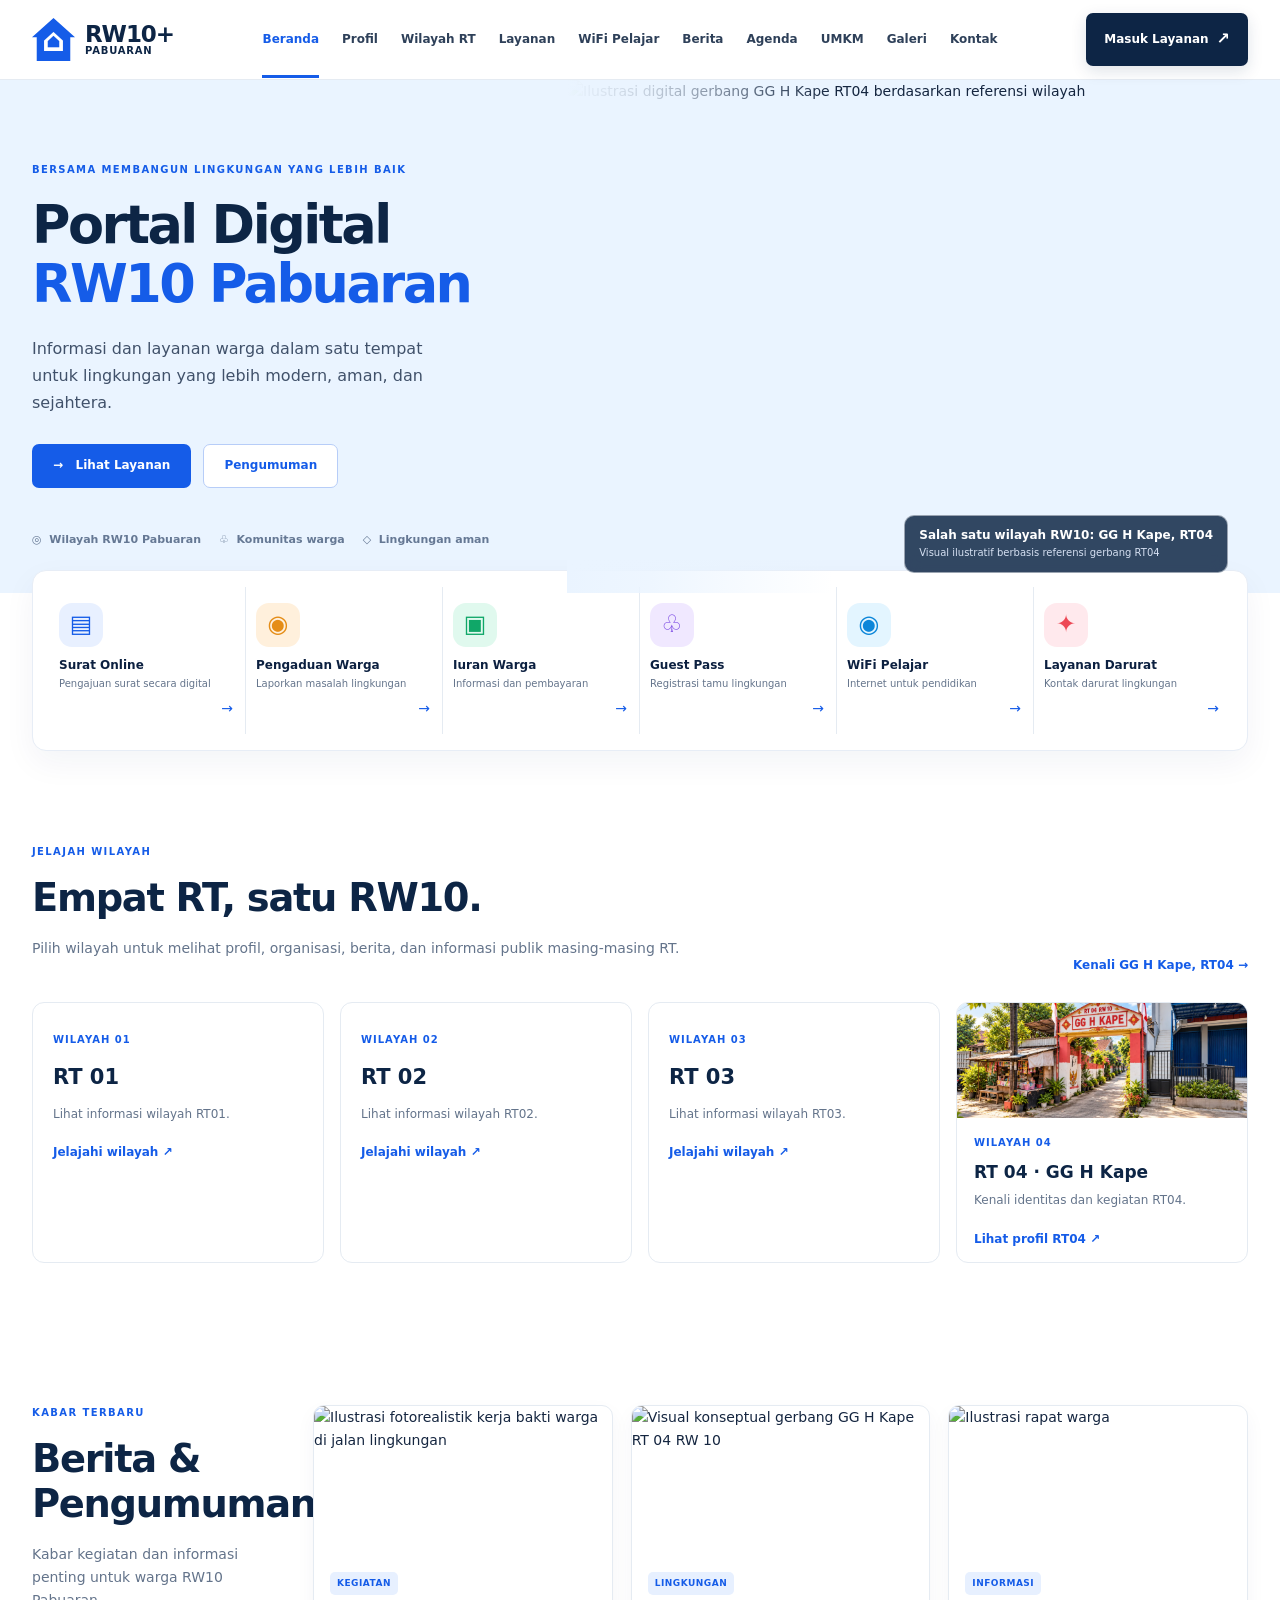
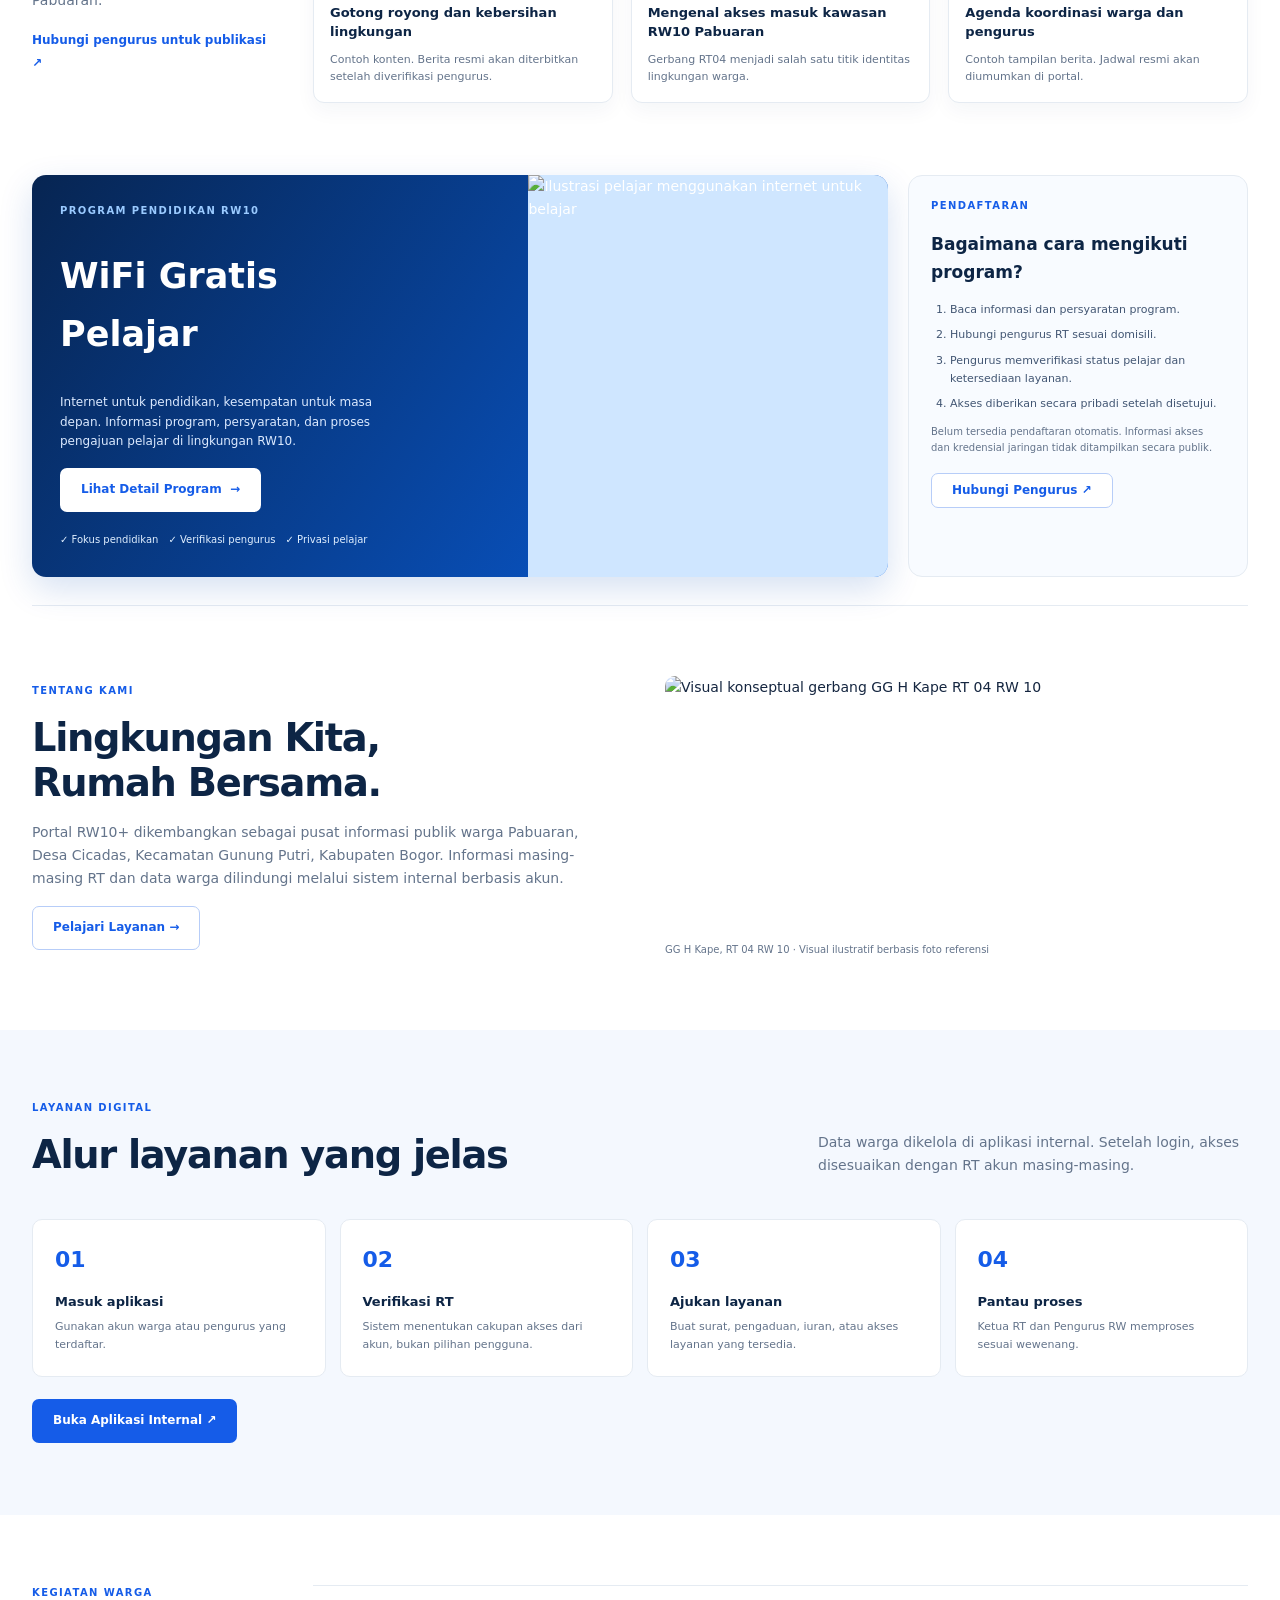
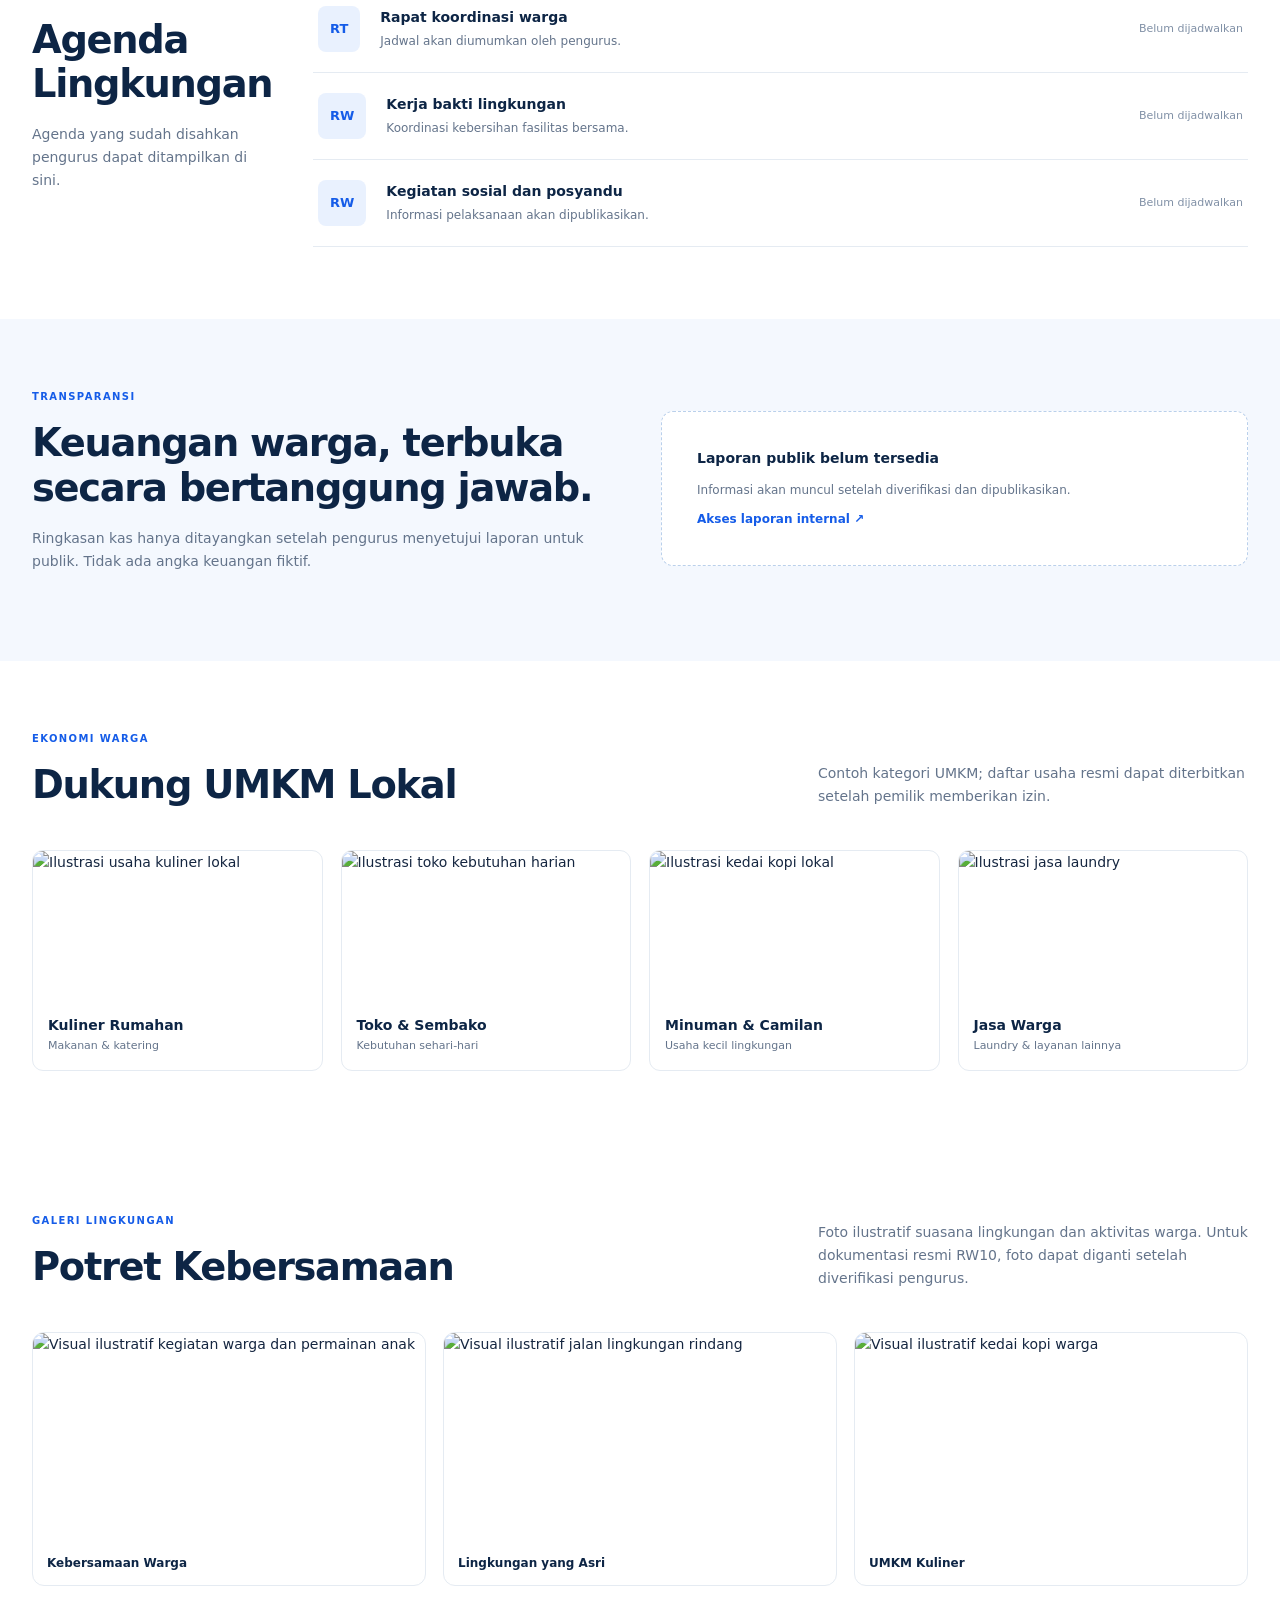
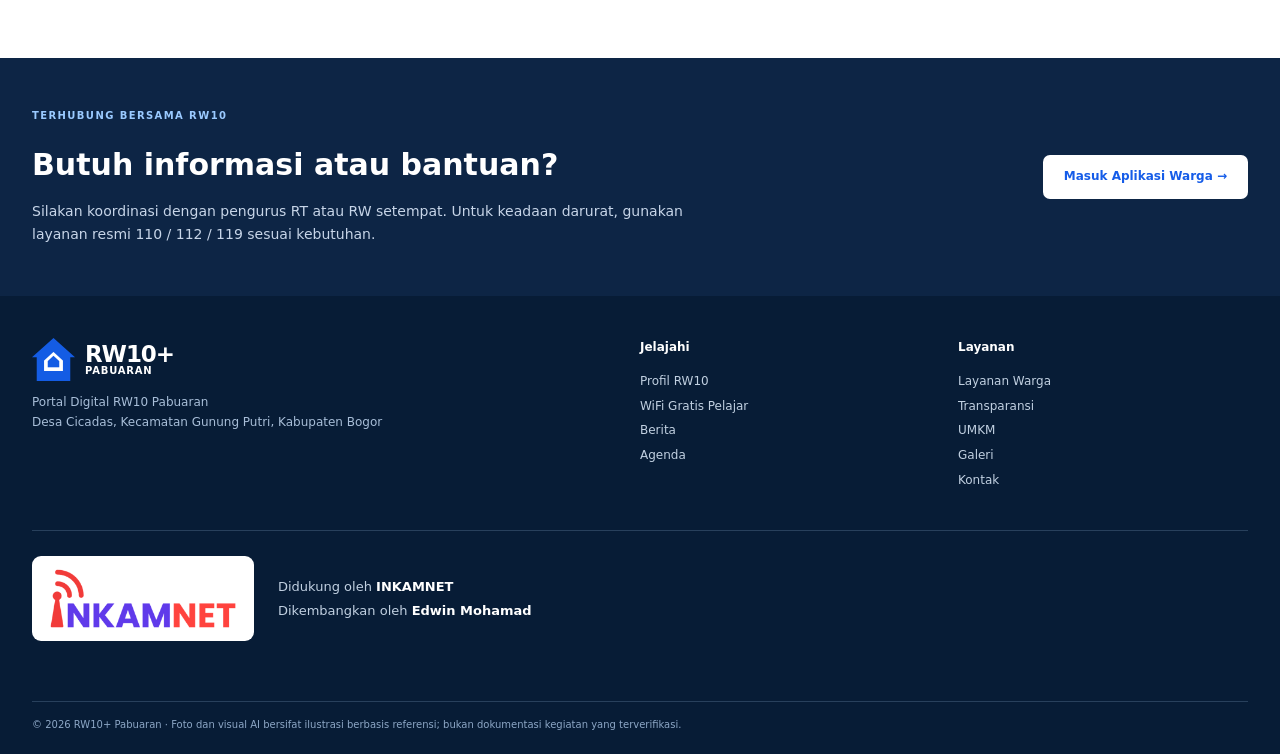
==== index.html @ 09fc7ac0 "ok" ====
<!doctype html><html lang="id"><head><meta charset="utf-8"><meta name="viewport" content="width=device-width,initial-scale=1"><meta name="description" content="Portal Digital RW10 Pabuaran — informasi lingkungan, layanan warga, dan WiFi Gratis Pelajar."><title>RW10+ Pabuaran — Portal Digital Lingkungan</title><link rel="stylesheet" href="./styles.css"><link rel="stylesheet" href="./rt.css"></head><body>
<a class="skip" href="#main">Lewati ke konten</a>
<header class="header"><div class="container header-inner"><a class="brand" href="#beranda" aria-label="RW10+ Beranda"><span class="brand-icon">⌂</span><span><b>RW10+</b><small>PABUARAN</small></span></a><button class="menu-toggle" type="button" aria-label="Buka navigasi" aria-expanded="false" aria-controls="nav">☰</button><nav id="nav" class="nav" aria-label="Navigasi utama"><a href="#beranda" class="active">Beranda</a><a href="#profil">Profil</a><a href="#wilayah">Wilayah RT</a><a href="#layanan">Layanan</a><a href="#wifi">WiFi Pelajar</a><a href="#berita">Berita</a><a href="#agenda">Agenda</a><a href="#umkm">UMKM</a><a href="#galeri">Galeri</a><a href="#kontak">Kontak</a></nav><a class="login" data-internal href="http://192.168.100.50:8188">Masuk Layanan <span>↗</span></a></div></header>
<main id="main"><section id="beranda" class="hero"><div class="container hero-inner"><div class="hero-copy"><span class="overline">BERSAMA MEMBANGUN LINGKUNGAN YANG LEBIH BAIK</span><h1>Portal Digital<br><em>RW10 Pabuaran</em></h1><p>Informasi dan layanan warga dalam satu tempat untuk lingkungan yang lebih modern, aman, dan sejahtera.</p><div class="hero-actions"><a class="button primary" href="#layanan">→ &nbsp; Lihat Layanan</a><a class="button outline" href="#berita">Pengumuman</a></div><div class="hero-notes"><span>◎ &nbsp;Wilayah RW10 Pabuaran</span><span>♧ &nbsp;Komunitas warga</span><span>◇ &nbsp;Lingkungan aman</span></div></div><div class="hero-photo"><img src="./assets/hero-gerbang.webp" alt="Ilustrasi digital gerbang GG H Kape RT04 berdasarkan referensi wilayah" fetchpriority="high"><div class="photo-caption"><strong>Salah satu wilayah RW10: GG H Kape, RT04</strong><small>Visual ilustratif berbasis referensi gerbang RT04</small></div></div></div></section>
<section id="layanan" class="services-wrap"><div class="container"><div class="services"><a href="#alur" class="service"><span class="service-icon blue">▤</span><b>Surat Online</b><small>Pengajuan surat secara digital</small><i>→</i></a><a href="#alur" class="service"><span class="service-icon amber">◉</span><b>Pengaduan Warga</b><small>Laporkan masalah lingkungan</small><i>→</i></a><a href="#transparansi" class="service"><span class="service-icon green">▣</span><b>Iuran Warga</b><small>Informasi dan pembayaran</small><i>→</i></a><a href="#alur" class="service"><span class="service-icon violet">♧</span><b>Guest Pass</b><small>Registrasi tamu lingkungan</small><i>→</i></a><a href="#wifi" class="service"><span class="service-icon sky">◉</span><b>WiFi Pelajar</b><small>Internet untuk pendidikan</small><i>→</i></a><a href="#kontak" class="service"><span class="service-icon red">✦</span><b>Layanan Darurat</b><small>Kontak darurat lingkungan</small><i>→</i></a></div></div></section>

<section id="wilayah" class="container content-section rw-regions" aria-labelledby="region-title"><div class="section-row"><div><span class="overline">JELAJAH WILAYAH</span><h2 id="region-title">Empat RT, satu RW10.</h2><p>Pilih wilayah untuk melihat profil, organisasi, berita, dan informasi publik masing-masing RT.</p></div><a class="simple-link" href="./rt.html?rt=04">Kenali GG H Kape, RT04 →</a></div><div class="region-grid"><a class="region-card" href="./rt.html?rt=01"><span>WILAYAH 01</span><h3>RT 01</h3><p>Lihat informasi wilayah RT01.</p><b>Jelajahi wilayah ↗</b></a><a class="region-card" href="./rt.html?rt=02"><span>WILAYAH 02</span><h3>RT 02</h3><p>Lihat informasi wilayah RT02.</p><b>Jelajahi wilayah ↗</b></a><a class="region-card" href="./rt.html?rt=03"><span>WILAYAH 03</span><h3>RT 03</h3><p>Lihat informasi wilayah RT03.</p><b>Jelajahi wilayah ↗</b></a><a class="region-card region-card-featured" href="./rt.html?rt=04"><img src="./assets/rt04-gg-h-kape.webp" alt="Ilustrasi digital gerbang GG H Kape RT04" loading="lazy"><div><span>WILAYAH 04</span><h3>RT 04 · GG H Kape</h3><p>Kenali identitas dan kegiatan RT04.</p><b>Lihat profil RT04 ↗</b></div></a></div></section>
<section class="container content-section editorial" id="berita"><div class="section-intro"><span class="overline">KABAR TERBARU</span><h2>Berita &<br>Pengumuman</h2><p>Kabar kegiatan dan informasi penting untuk warga RW10 Pabuaran.</p><a href="#kontak" class="simple-link">Hubungi pengurus untuk publikasi ↗</a></div><div class="news-grid"><article class="news-card"><img src="./assets/berita-kerja-bakti-real.webp" loading="lazy" alt="Ilustrasi fotorealistik kerja bakti warga di jalan lingkungan"><div class="news-body"><span class="pill">KEGIATAN</span><h3>Gotong royong dan kebersihan lingkungan</h3><p>Contoh konten. Berita resmi akan diterbitkan setelah diverifikasi pengurus.</p></div></article><article class="news-card"><img src="./assets/hero-gerbang.webp" loading="lazy" alt="Visual konseptual gerbang GG H Kape RT 04 RW 10"><div class="news-body"><span class="pill">LINGKUNGAN</span><h3>Mengenal akses masuk kawasan RW10 Pabuaran</h3><p>Gerbang RT04 menjadi salah satu titik identitas lingkungan warga.</p></div></article><article class="news-card"><img src="./assets/berita-rapat-real.webp" loading="lazy" alt="Ilustrasi rapat warga"><div class="news-body"><span class="pill">INFORMASI</span><h3>Agenda koordinasi warga dan pengurus</h3><p>Contoh tampilan berita. Jadwal resmi akan diumumkan di portal.</p></div></article></div></section>
<section class="container wifi-feature" id="wifi"><div class="wifi-panel"><div class="wifi-content"><span class="overline light">PROGRAM PENDIDIKAN RW10</span><h2>WiFi Gratis<br>Pelajar</h2><p>Internet untuk pendidikan, kesempatan untuk masa depan. Informasi program, persyaratan, dan proses pengajuan pelajar di lingkungan RW10.</p><a class="button white" href="#wifi-detail">Lihat Detail Program&nbsp; →</a><div class="wifi-highlights"><span>✓ Fokus pendidikan</span><span>✓ Verifikasi pengurus</span><span>✓ Privasi pelajar</span></div></div><img src="./assets/wifi-pelajar-real.webp" loading="lazy" alt="Ilustrasi pelajar menggunakan internet untuk belajar"></div><div id="wifi-detail" class="wifi-details"><div><span class="overline">PENDAFTARAN</span><h3>Bagaimana cara mengikuti program?</h3></div><ol><li>Baca informasi dan persyaratan program.</li><li>Hubungi pengurus RT sesuai domisili.</li><li>Pengurus memverifikasi status pelajar dan ketersediaan layanan.</li><li>Akses diberikan secara pribadi setelah disetujui.</li></ol><p class="muted">Belum tersedia pendaftaran otomatis. Informasi akses dan kredensial jaringan tidak ditampilkan secara publik.</p><a href="#kontak" class="button outline">Hubungi Pengurus ↗</a></div></section>
<section id="profil" class="container content-section profile"><div><span class="overline">TENTANG KAMI</span><h2>Lingkungan Kita,<br>Rumah Bersama.</h2><p>Portal RW10+ dikembangkan sebagai pusat informasi publik warga Pabuaran, Desa Cicadas, Kecamatan Gunung Putri, Kabupaten Bogor. Informasi masing-masing RT dan data warga dilindungi melalui sistem internal berbasis akun.</p><a class="button outline" href="#alur">Pelajari Layanan →</a></div><figure><img src="./assets/hero-gerbang.webp" loading="lazy" alt="Visual konseptual gerbang GG H Kape RT 04 RW 10"><figcaption>GG H Kape, RT 04 RW 10 · Visual ilustratif berbasis foto referensi</figcaption></figure></section>
<section id="alur" class="info-area"><div class="container content-section"><div class="section-row"><div><span class="overline">LAYANAN DIGITAL</span><h2>Alur layanan yang jelas</h2></div><p>Data warga dikelola di aplikasi internal. Setelah login, akses disesuaikan dengan RT akun masing-masing.</p></div><div class="steps"><div><strong>01</strong><b>Masuk aplikasi</b><p>Gunakan akun warga atau pengurus yang terdaftar.</p></div><div><strong>02</strong><b>Verifikasi RT</b><p>Sistem menentukan cakupan akses dari akun, bukan pilihan pengguna.</p></div><div><strong>03</strong><b>Ajukan layanan</b><p>Buat surat, pengaduan, iuran, atau akses layanan yang tersedia.</p></div><div><strong>04</strong><b>Pantau proses</b><p>Ketua RT dan Pengurus RW memproses sesuai wewenang.</p></div></div><a data-internal class="button primary" href="http://192.168.100.50:8188">Buka Aplikasi Internal ↗</a></div></section>
<section id="agenda" class="container content-section editorial"><div class="section-intro"><span class="overline">KEGIATAN WARGA</span><h2>Agenda<br>Lingkungan</h2><p>Agenda yang sudah disahkan pengurus dapat ditampilkan di sini.</p></div><div class="agenda-list"><div><span class="date-block">RT</span><div><h3>Rapat koordinasi warga</h3><p>Jadwal akan diumumkan oleh pengurus.</p></div><span class="subtle">Belum dijadwalkan</span></div><div><span class="date-block">RW</span><div><h3>Kerja bakti lingkungan</h3><p>Koordinasi kebersihan fasilitas bersama.</p></div><span class="subtle">Belum dijadwalkan</span></div><div><span class="date-block">RW</span><div><h3>Kegiatan sosial dan posyandu</h3><p>Informasi pelaksanaan akan dipublikasikan.</p></div><span class="subtle">Belum dijadwalkan</span></div></div></section>
<section id="transparansi" class="info-area"><div class="container content-section finance"><div><span class="overline">TRANSPARANSI</span><h2>Keuangan warga, terbuka secara bertanggung jawab.</h2><p>Ringkasan kas hanya ditayangkan setelah pengurus menyetujui laporan untuk publik. Tidak ada angka keuangan fiktif.</p></div><div class="finance-empty"><b>Laporan publik belum tersedia</b><span>Informasi akan muncul setelah diverifikasi dan dipublikasikan.</span><a data-internal href="http://192.168.100.50:8188">Akses laporan internal ↗</a></div></div></section>
<section id="umkm" class="container content-section"><div class="section-row"><div><span class="overline">EKONOMI WARGA</span><h2>Dukung UMKM Lokal</h2></div><p>Contoh kategori UMKM; daftar usaha resmi dapat diterbitkan setelah pemilik memberikan izin.</p></div><div class="umkm-grid"><article><img src="./assets/umkm-warung-real.webp" loading="lazy" alt="Ilustrasi usaha kuliner lokal"><b>Kuliner Rumahan</b><span>Makanan & katering</span></article><article><img src="./assets/umkm-warung-real.webp" loading="lazy" alt="Ilustrasi toko kebutuhan harian"><b>Toko & Sembako</b><span>Kebutuhan sehari-hari</span></article><article><img src="./assets/umkm-kopi-real.webp" loading="lazy" alt="Ilustrasi kedai kopi lokal"><b>Minuman & Camilan</b><span>Usaha kecil lingkungan</span></article><article><img src="./assets/galeri-jalan-real.webp" loading="lazy" alt="Ilustrasi jasa laundry"><b>Jasa Warga</b><span>Laundry & layanan lainnya</span></article></div></section>
<section id="galeri" class="container content-section gallery-section"><div class="section-row"><div><span class="overline">GALERI LINGKUNGAN</span><h2>Potret Kebersamaan</h2></div><p>Foto ilustratif suasana lingkungan dan aktivitas warga. Untuk dokumentasi resmi RW10, foto dapat diganti setelah diverifikasi pengurus.</p></div><div class="photo-grid"><figure><img src="./assets/berita-kegiatan-real.webp" alt="Visual ilustratif kegiatan warga dan permainan anak" loading="lazy"><figcaption>Kebersamaan Warga</figcaption></figure><figure><img src="./assets/galeri-jalan-real.webp" alt="Visual ilustratif jalan lingkungan rindang" loading="lazy"><figcaption>Lingkungan yang Asri</figcaption></figure><figure><img src="./assets/umkm-kopi-real.webp" alt="Visual ilustratif kedai kopi warga" loading="lazy"><figcaption>UMKM Kuliner</figcaption></figure></div></section>
<section id="kontak" class="contact-strip"><div class="container"><div><span class="overline light">TERHUBUNG BERSAMA RW10</span><h2>Butuh informasi atau bantuan?</h2><p>Silakan koordinasi dengan pengurus RT atau RW setempat. Untuk keadaan darurat, gunakan layanan resmi 110 / 112 / 119 sesuai kebutuhan.</p></div><a data-internal class="button white" href="http://192.168.100.50:8188">Masuk Aplikasi Warga →</a></div></section></main>
<footer class="footer"><div class="container"><div><a class="brand" href="#beranda"><span class="brand-icon">⌂</span><span><b>RW10+</b><small>PABUARAN</small></span></a><p>Portal Digital RW10 Pabuaran<br>Desa Cicadas, Kecamatan Gunung Putri, Kabupaten Bogor</p></div><div><b>Jelajahi</b><a href="#profil">Profil RW10</a><a href="#wifi">WiFi Gratis Pelajar</a><a href="#berita">Berita</a><a href="#agenda">Agenda</a></div><div><b>Layanan</b><a href="#layanan">Layanan Warga</a><a href="#transparansi">Transparansi</a><a href="#umkm">UMKM</a><a href="#galeri">Galeri</a><a href="#kontak">Kontak</a></div></div><div class="container sponsor-bar"><div class="sponsor-logo-wrap"><img class="sponsor-logo" src="./assets/inkamnet-logo.png" alt="Logo INKAMNET" loading="lazy"></div><div class="sponsor-text"><span>Didukung oleh <strong>INKAMNET</strong></span><span>Dikembangkan oleh <strong>Edwin Mohamad</strong></span></div></div><div class="container copyright">© <span id="year"></span> RW10+ Pabuaran · Foto dan visual AI bersifat ilustrasi berbasis referensi; bukan dokumentasi kegiatan yang terverifikasi.</div></footer>
<script src="./config.js"></script><script src="./app.js"></script></body></html>
---- styles.css ----
:root{--navy:#0d2545;--blue:#155ce8;--ink:#152640;--muted:#64748b;--line:#e5ebf2;--bg:#fff;--wash:#f4f8fe;--font:'Plus Jakarta Sans',Inter,ui-sans-serif,system-ui,-apple-system,'Segoe UI',sans-serif}*{box-sizing:border-box}html{scroll-behavior:smooth;scroll-padding-top:100px}body{margin:0;background:var(--bg);color:var(--ink);font-family:var(--font);-webkit-font-smoothing:antialiased;font-size:14px;line-height:1.65}a{color:inherit;text-decoration:none}img{max-width:100%;display:block}button{font:inherit}.container{width:min(1216px,calc(100% - 64px));margin-inline:auto}.skip{position:absolute;left:-9999px}.skip:focus{left:10px;top:10px;z-index:20;background:white;padding:8px}.header{height:80px;background:white;position:sticky;top:0;z-index:30;border-bottom:1px solid var(--line)}.header-inner{height:100%;display:flex;align-items:center;gap:36px}.brand{display:inline-flex;align-items:center;gap:10px;white-space:nowrap;color:var(--navy);line-height:1}.brand-icon{width:43px;height:43px;color:white;display:grid;place-items:center;background:var(--blue);font-size:32px;font-weight:700;clip-path:polygon(50% 0,100% 45%,89% 45%,89% 100%,11% 100%,11% 45%,0 45%)}.brand b{display:block;font-size:23px;letter-spacing:-1.1px}.brand small{display:block;font-size:10px;font-weight:850;letter-spacing:.8px}.nav{display:flex;align-items:center;gap:23px;margin:auto}.nav a{font-size:12px;font-weight:750;color:#2e4059;padding:29px 0 26px;border-bottom:3px solid transparent;white-space:nowrap}.nav a:hover,.nav .active{color:var(--blue);border-bottom-color:var(--blue)}.login,.button{display:inline-flex;align-items:center;justify-content:center;gap:8px;border-radius:7px;font-weight:780;white-space:nowrap}.login{background:var(--navy);color:white;padding:13px 18px;font-size:12px;box-shadow:0 5px 16px #102e5622}.login span{font-size:16px}.menu-toggle{display:none}.hero{background:#eaf4ff;overflow:hidden}.hero-inner{display:grid;grid-template-columns:44% 56%;min-height:487px;align-items:stretch}.hero-copy{padding:82px 28px 44px 0;position:relative;z-index:1}.overline{display:block;color:var(--blue);letter-spacing:1.4px;font-size:10px;font-weight:850;margin-bottom:16px}.hero h1{font-weight:850;font-size:clamp(34px,4.1vw,58px);line-height:1.13;letter-spacing:-2.5px;color:var(--navy);margin:0 0 22px}.hero h1 em{font-style:normal;color:var(--blue)}.hero-copy>p{font-size:16px;line-height:1.7;max-width:440px;margin:0;color:#40516a}.hero-actions{display:flex;gap:12px;flex-wrap:wrap;margin-top:27px}.button{min-height:44px;padding:0 20px;border:1px solid transparent;font-size:12px;transition:transform .2s,box-shadow .2s}.button:hover,.login:hover{transform:translateY(-2px);box-shadow:0 7px 17px #113a771f}.primary{background:var(--blue);color:white}.outline{background:white;color:var(--blue);border-color:#b7cdf8}.white{background:white;color:var(--blue)}.hero-notes{display:flex;gap:18px;margin-top:43px;flex-wrap:wrap;color:#657894;font-size:11px;font-weight:700}.hero-photo{position:relative;min-height:480px;overflow:hidden}.hero-photo:before{content:'';position:absolute;inset:0;z-index:1;background:linear-gradient(90deg,#eaf4ff 0,rgba(234,244,255,.82) 12%,transparent 39%)}.hero-photo>img{height:100%;width:100%;object-fit:cover;object-position:51% 52%}.photo-caption{position:absolute;bottom:20px;right:20px;z-index:2;border:1px solid #ffffff80;background:#0e2545d6;color:#fff;border-radius:10px;padding:10px 14px;backdrop-filter:blur(8px)}.photo-caption strong,.photo-caption small{display:block}.photo-caption strong{font-size:12px}.photo-caption small{font-size:10px;color:#d5e0f2}.services-wrap{background:white;position:relative}.services{display:grid;grid-template-columns:repeat(6,minmax(0,1fr));border:1px solid #e7edf6;border-radius:14px;box-shadow:0 12px 32px #132f5a0d;transform:translateY(-23px);background:white;padding:16px}.service{padding:16px 10px;min-height:147px;position:relative;display:flex;flex-direction:column;align-items:flex-start;gap:4px;border-right:1px solid var(--line);transition:background .2s}.service:last-child{border:0}.service:hover{background:#f7faff}.service-icon{width:44px;height:44px;display:grid;place-items:center;font-size:24px;border-radius:13px;margin-bottom:7px;font-style:normal}.service b{font-size:12px;color:#0c2040;line-height:1.3}.service small{color:var(--muted);font-size:10px;line-height:1.45}.service i{position:absolute;right:12px;bottom:14px;color:#155ce8;font-style:normal}.blue{color:#155ce8;background:#e8f0ff}.amber{color:#e58d17;background:#fff0dc}.green{color:#10a768;background:#e0f9ee}.violet{color:#7a48e3;background:#f0e8ff}.sky{color:#0c86d9;background:#e3f5ff}.red{color:#ed4855;background:#ffe9ed}.content-section{padding-top:70px;padding-bottom:72px}.editorial{display:grid;grid-template-columns:245px minmax(0,1fr);gap:36px}.section-intro h2,.content-section h2{margin:0 0 16px;color:var(--navy);font-weight:850;font-size:clamp(27px,3vw,39px);line-height:1.16;letter-spacing:-1.3px}.section-intro p,.content-section p{color:var(--muted);margin:0 0 16px}.simple-link{color:var(--blue);font-weight:750;font-size:12px}.news-grid{display:grid;grid-template-columns:repeat(3,minmax(0,1fr));gap:18px}.news-card{overflow:hidden;border-radius:11px;border:1px solid var(--line);box-shadow:0 8px 20px #1b36530b;background:white}.news-card>img{width:100%;height:148px;object-fit:cover}.news-body{padding:16px}.pill{display:inline-block;font-size:9px;font-weight:850;color:var(--blue);background:#e7f0ff;border-radius:5px;padding:4px 7px;letter-spacing:.5px;margin-bottom:9px}.news-body h3{font-size:13px;font-weight:850;line-height:1.45;color:var(--navy);margin:0 0 9px}.news-body p{font-size:11px;line-height:1.6;margin:0}.wifi-feature{display:grid;grid-template-columns:1fr 340px;gap:20px;align-items:stretch;margin-bottom:28px}.wifi-panel{display:grid;grid-template-columns:58% 42%;min-height:320px;background:linear-gradient(125deg,#072552,#0961e4);border-radius:14px;overflow:hidden;color:white;box-shadow:0 12px 34px #034ab32a}.wifi-content{padding:28px}.overline.light{color:#9acaff}.wifi-content h2{color:#fff;font-size:35px}.wifi-content p{color:#dceaff;line-height:1.65;max-width:340px;font-size:12px}.wifi-content .button{margin-top:4px}.wifi-panel>img{height:100%;width:100%;object-fit:cover;background:#cfe6ff}.wifi-highlights{display:flex;gap:10px;flex-wrap:wrap;font-size:10px;margin-top:20px;color:#e0efff}.wifi-details{border:1px solid var(--line);background:#f8fbff;border-radius:14px;padding:22px}.wifi-details h3{margin:0 0 15px;font-size:17px;color:var(--navy)}.wifi-details ol{padding-left:19px;color:#425673;font-size:11px}.wifi-details li{margin-bottom:7px}.wifi-details .muted{font-size:10px;color:var(--muted)}.wifi-details .button{min-height:35px;margin-top:6px}.profile{display:grid;grid-template-columns:1fr 1fr;align-items:center;gap:50px;border-top:1px solid var(--line)}.profile figure{margin:0}.profile img{height:260px;width:100%;object-fit:cover;border-radius:10px}.profile figcaption{font-size:10px;color:var(--muted);margin-top:6px}.info-area{background:var(--wash)}.section-row{display:flex;justify-content:space-between;align-items:end;gap:30px;margin-bottom:26px}.section-row>p{max-width:430px}.steps{display:grid;grid-template-columns:repeat(4,1fr);gap:14px;margin:22px 0}.steps>div{padding:22px;background:white;border:1px solid var(--line);border-radius:10px}.steps strong{color:var(--blue);display:block;font-size:22px;margin-bottom:12px}.steps b{display:block;color:var(--navy);font-size:13px}.steps p{font-size:11px;margin:6px 0 0}.agenda-list{border-top:1px solid var(--line)}.agenda-list>div{display:flex;align-items:center;gap:20px;border-bottom:1px solid var(--line);padding:20px 5px}.date-block{font-weight:800;font-size:13px;background:#e9f1fe;color:var(--blue);padding:12px;border-radius:8px}.agenda-list h3{margin:0;color:var(--navy);font-size:14px}.agenda-list p{margin:3px 0 0;font-size:12px}.subtle{margin-left:auto;color:#8090a6;font-size:11px}.finance{display:grid;grid-template-columns:1fr 1fr;gap:42px;align-items:center}.finance-empty{background:white;border:1px dashed #bad0eb;border-radius:12px;padding:35px;display:grid;gap:10px}.finance-empty b{color:var(--navy)}.finance-empty span{color:var(--muted);font-size:12px}.finance-empty a{color:var(--blue);font-size:12px;font-weight:800}.umkm-grid{display:grid;grid-template-columns:repeat(4,minmax(0,1fr));gap:18px}.umkm-grid article{border:1px solid var(--line);border-radius:11px;overflow:hidden;background:white}.umkm-grid img{width:100%;height:150px;object-fit:cover}.umkm-grid b,.umkm-grid span{display:block;padding:0 15px}.umkm-grid b{padding-top:13px;color:var(--navy)}.umkm-grid span{padding-bottom:15px;color:var(--muted);font-size:11px}.contact-strip{background:var(--navy);color:white;padding:50px 0}.contact-strip .container{display:flex;align-items:center;justify-content:space-between;gap:28px}.contact-strip h2{font-size:30px;margin:0 0 10px}.contact-strip p{color:#c7d5e8;max-width:680px;margin:0}.footer{background:#071c36;color:white;padding:42px 0 20px}.footer>.container:first-child{display:grid;grid-template-columns:2fr 1fr 1fr;gap:28px}.footer .brand{color:white}.footer .brand-icon{background:#145ce4}.footer p{color:#a8bed8;font-size:12px;max-width:370px}.footer b:not(.brand b){display:block;font-size:12px;margin-bottom:14px}.footer a:not(.brand){display:block;font-size:12px;color:#c1d0e1;margin:5px 0}.copyright{margin-top:35px;padding-top:15px;border-top:1px solid #28405c;color:#8da7c6;font-size:10px}@media(max-width:1120px){.header-inner{gap:16px}.nav{gap:12px}.nav a{font-size:11px}.wifi-feature{grid-template-columns:1fr}.wifi-details{display:block}.services{grid-template-columns:repeat(3,1fr)}.service:nth-child(3){border-right:0}.service:nth-child(-n+3){border-bottom:1px solid var(--line)}}@media(max-width:800px){.container{width:min(100% - 32px,1216px)}.header{height:70px}.menu-toggle{display:block;margin-left:auto;border:1px solid var(--line);border-radius:6px;background:white;padding:8px 11px;font-size:20px;color:var(--navy)}.nav{display:none;position:absolute;left:16px;right:16px;top:70px;padding:12px;background:white;border:1px solid var(--line);box-shadow:0 14px 35px #142e5529;border-radius:10px;flex-direction:column;align-items:stretch;gap:0}.nav.open{display:flex}.nav a{padding:12px 15px;border-bottom:1px solid var(--line);font-size:13px}.login{padding:10px;font-size:11px}.hero-inner{grid-template-columns:1fr}.hero-copy{padding:42px 0 25px}.hero-photo{min-height:315px;margin:0 -16px}.hero-photo:before{background:linear-gradient(180deg,#eaf4ff,transparent 22%)}.hero-notes{margin-top:26px}.editorial,.finance,.profile{grid-template-columns:1fr;gap:25px}.news-grid{grid-template-columns:repeat(3,1fr)}.steps,.umkm-grid{grid-template-columns:repeat(2,1fr)}}@media(max-width:590px){.brand b{font-size:18px}.brand-icon{width:36px;height:36px;font-size:24px}.header-inner{gap:9px}.login{font-size:10px;min-width:0}.hero h1{font-size:36px;letter-spacing:-1.4px}.hero-copy>p{font-size:14px}.hero-notes{gap:8px}.services{grid-template-columns:repeat(2,1fr);padding:9px}.service{min-height:142px;padding:13px}.service:nth-child(3){border-right:1px solid var(--line)}.service:nth-child(2n){border-right:0}.service:nth-child(4){border-bottom:1px solid var(--line)}.service:nth-child(-n+4){border-bottom:1px solid var(--line)}.news-grid,.steps,.umkm-grid{grid-template-columns:1fr}.news-card>img{height:200px}.wifi-panel{grid-template-columns:1fr}.wifi-panel>img{height:175px}.wifi-feature{gap:12px}.wifi-content h2{font-size:28px}.section-row{display:block}.content-section{padding:45px 0}.agenda-list>div{gap:11px}.subtle{display:none}.contact-strip .container{align-items:flex-start;flex-direction:column}.footer>.container:first-child{grid-template-columns:1fr 1fr}.footer>.container:first-child>div:first-child{grid-column:1/-1}}@media(prefers-reduced-motion:reduce){html{scroll-behavior:auto}*{transition:none!important}}

/* RW10+ photo and partner branding */
.sponsor-bar{display:flex;align-items:center;gap:24px;margin-top:34px;padding:25px 0;border-top:1px solid #28405c}
.sponsor-logo-wrap{display:flex;align-items:center;justify-content:center;background:#fff;padding:10px 15px;border-radius:9px;flex:0 0 auto}
.sponsor-logo{width:192px;max-height:66px;object-fit:contain}
.sponsor-text{display:flex;flex-direction:column;gap:3px;color:#c1d0e1;font-size:13px}
.sponsor-text span{font-size:13px}.sponsor-text strong{font-weight:800;color:white}
.gallery-section .photo-grid{display:grid;grid-template-columns:repeat(3,minmax(0,1fr));gap:17px}
.photo-grid figure{margin:0;overflow:hidden;border-radius:12px;border:1px solid var(--line);background:white}
.photo-grid img{width:100%;height:210px;object-fit:cover}
.photo-grid figcaption{padding:11px 14px;font-size:12px;font-weight:800;color:var(--navy)}
@media(max-width:800px){.gallery-section .photo-grid{grid-template-columns:repeat(2,minmax(0,1fr))}}
@media(max-width:590px){.gallery-section .photo-grid{grid-template-columns:1fr}.sponsor-bar{align-items:flex-start;flex-direction:column;gap:12px}.sponsor-logo{width:168px}}
---- rt.css ----
/* RT profile pages: civic editorial, no fake personal data */
body{font-family:Inter,ui-sans-serif,system-ui,-apple-system,"Segoe UI",sans-serif}
.rt-top{display:flex;align-items:center;justify-content:space-between;gap:20px;padding-block:18px}
.breadcrumb{display:flex;align-items:center;gap:10px;color:var(--muted);font-size:12px}.breadcrumb strong{color:var(--blue)}
.rt-switcher{display:flex;gap:5px;background:#f1f5fc;border-radius:8px;padding:4px}.rt-switcher a{padding:8px 16px;font-size:12px;font-weight:700;border-radius:6px}.rt-switcher a.active{background:var(--blue);color:#fff}
.rt-hero{background:#f1f7ff;overflow:hidden}.rt-hero-grid{display:grid;grid-template-columns:44% 56%;align-items:center;min-height:450px}.rt-hero-copy{padding:48px 35px 48px 0}.rt-hero h1{font-size:clamp(36px,4.9vw,66px);font-weight:750;letter-spacing:-2px;line-height:1.08;color:var(--navy);margin:0 0 22px}.rt-hero h1 em{display:block;font-style:normal;color:var(--blue)}.rt-hero-copy>p{color:#52657f;max-width:450px;font-size:15px}.rt-cover{margin:0;position:relative;height:450px;overflow:hidden}.rt-cover:before{content:"";position:absolute;inset:0;background:linear-gradient(90deg,#f1f7ff,transparent 34%);z-index:1;pointer-events:none}.rt-cover img{width:100%;height:100%;object-fit:cover}.rt-cover figcaption{position:absolute;bottom:17px;right:17px;z-index:2;background:#0e2545e0;color:#fff;padding:9px 12px;border-radius:7px;font-size:11px;max-width:270px}.rt-quick{display:grid;grid-template-columns:repeat(5,1fr);margin-top:-18px;position:relative;z-index:2;border:1px solid var(--line);border-radius:10px;background:white;box-shadow:0 12px 26px #152d5511}.rt-quick a{display:flex;justify-content:space-between;align-items:center;padding:24px 18px;font-weight:700;font-size:13px;border-right:1px solid var(--line);transition:background .2s}.rt-quick a:last-child{border:0}.rt-quick a span{color:var(--blue)}.rt-quick a:hover{background:#f2f7ff}.rt-content-grid{display:grid;grid-template-columns:35% 1fr;gap:40px}.rt-intro p{max-width:370px}.rt-org{padding:25px;border:1px solid var(--line);border-radius:12px;box-shadow:0 10px 26px #182e4b0b}.rt-org-head{display:flex;align-items:center;justify-content:center;gap:15px;text-align:left;margin:0 auto 28px;max-width:280px}.role-avatar{display:grid;place-items:center;background:#e8f1ff;width:57px;height:57px;border-radius:50%;color:var(--blue);font-size:25px}.rt-org small,.rt-org strong{display:block}.rt-org small{font-size:10px;color:var(--muted)}.rt-org strong{font-size:13px;color:var(--navy)}.org-branches{display:grid;grid-template-columns:repeat(3,1fr);gap:12px}.org-branches>div{border:1px solid var(--line);border-radius:8px;padding:17px 12px;text-align:center}.rt-data-section{padding:65px 0;background:var(--wash)}.rt-stat-grid{display:grid;grid-template-columns:repeat(4,1fr);gap:15px}.rt-stat{background:#fff;border:1px solid var(--line);border-radius:10px;padding:24px}.rt-stat small,.rt-stat span{display:block;color:var(--muted);font-size:12px}.rt-stat strong{display:block;font-size:34px;color:var(--navy);line-height:1.4;font-variant-numeric:tabular-nums}.rt-privacy{background:#e9f2ff;border:1px solid #d4e4fa;border-radius:10px;padding:22px;margin-top:18px}.rt-privacy strong{color:var(--navy)}.rt-privacy p{font-size:12px;max-width:780px;color:#506783;margin:8px 0}.rt-privacy a{font-size:12px;font-weight:700;color:var(--blue)}.rt-bottom{display:grid;grid-template-columns:40% 1fr;gap:40px}.rt-photo-card{border:1px solid var(--line);border-radius:12px;overflow:hidden}.rt-photo-card img{height:260px;width:100%;object-fit:cover}.rt-photo-card p{padding:14px;margin:0}.rt-footer{display:flex;justify-content:space-between;align-items:center;gap:28px}.rt-footer>div:last-child{text-align:right}.rt-footer>div:last-child strong,.rt-footer>div:last-child small{display:block}.rt-partner-logo{display:block;width:180px;max-height:65px;object-fit:contain;margin-left:auto}.rt-footer small{color:#acc2dc;font-size:11px}.reveal{opacity:0;transform:translateY(15px);transition:opacity .65s ease,transform .65s ease}.reveal.visible{opacity:1;transform:none}.region-grid{display:grid;grid-template-columns:repeat(4,minmax(0,1fr));gap:16px}.region-card{padding:24px 20px;border:1px solid var(--line);border-radius:12px;background:#fff;transition:transform .2s,box-shadow .2s}.region-card:hover{transform:translateY(-3px);box-shadow:0 12px 25px #192a531c}.region-card span{font-size:10px;font-weight:800;letter-spacing:1px;color:var(--blue)}.region-card h3{color:var(--navy);font-size:21px;margin:10px 0}.region-card p{font-size:12px;color:var(--muted)}.region-card b{font-size:12px;color:var(--blue)}.region-card-featured{padding:0;overflow:hidden}.region-card-featured img{width:100%;height:115px;object-fit:cover}.region-card-featured>div{padding:12px 17px}.region-card-featured h3{font-size:17px;margin:5px 0}
@media(max-width:900px){.rt-hero-grid,.rt-content-grid,.rt-bottom{grid-template-columns:1fr}.rt-cover{height:350px}.rt-cover:before{display:none}.rt-hero-copy{padding:42px 0 20px}.rt-quick{grid-template-columns:repeat(3,1fr)}.rt-stat-grid,.region-grid{grid-template-columns:repeat(2,1fr)}}
@media(max-width:620px){.rt-top{align-items:flex-start;flex-direction:column}.rt-switcher{width:100%;justify-content:space-between}.rt-switcher a{flex:1;text-align:center;padding:8px}.rt-hero h1{font-size:36px;letter-spacing:-1px}.rt-cover{height:255px}.rt-quick{grid-template-columns:repeat(2,1fr)}.rt-quick a{padding:16px 12px}.rt-stat-grid,.org-branches,.region-grid{grid-template-columns:1fr}.rt-footer{align-items:flex-start;flex-direction:column}.rt-footer>div:last-child{text-align:left}.rt-partner-logo{margin-left:0}.rt-data-section{padding:40px 0}}
@media(prefers-reduced-motion:reduce){.reveal{opacity:1;transform:none;transition:none}}
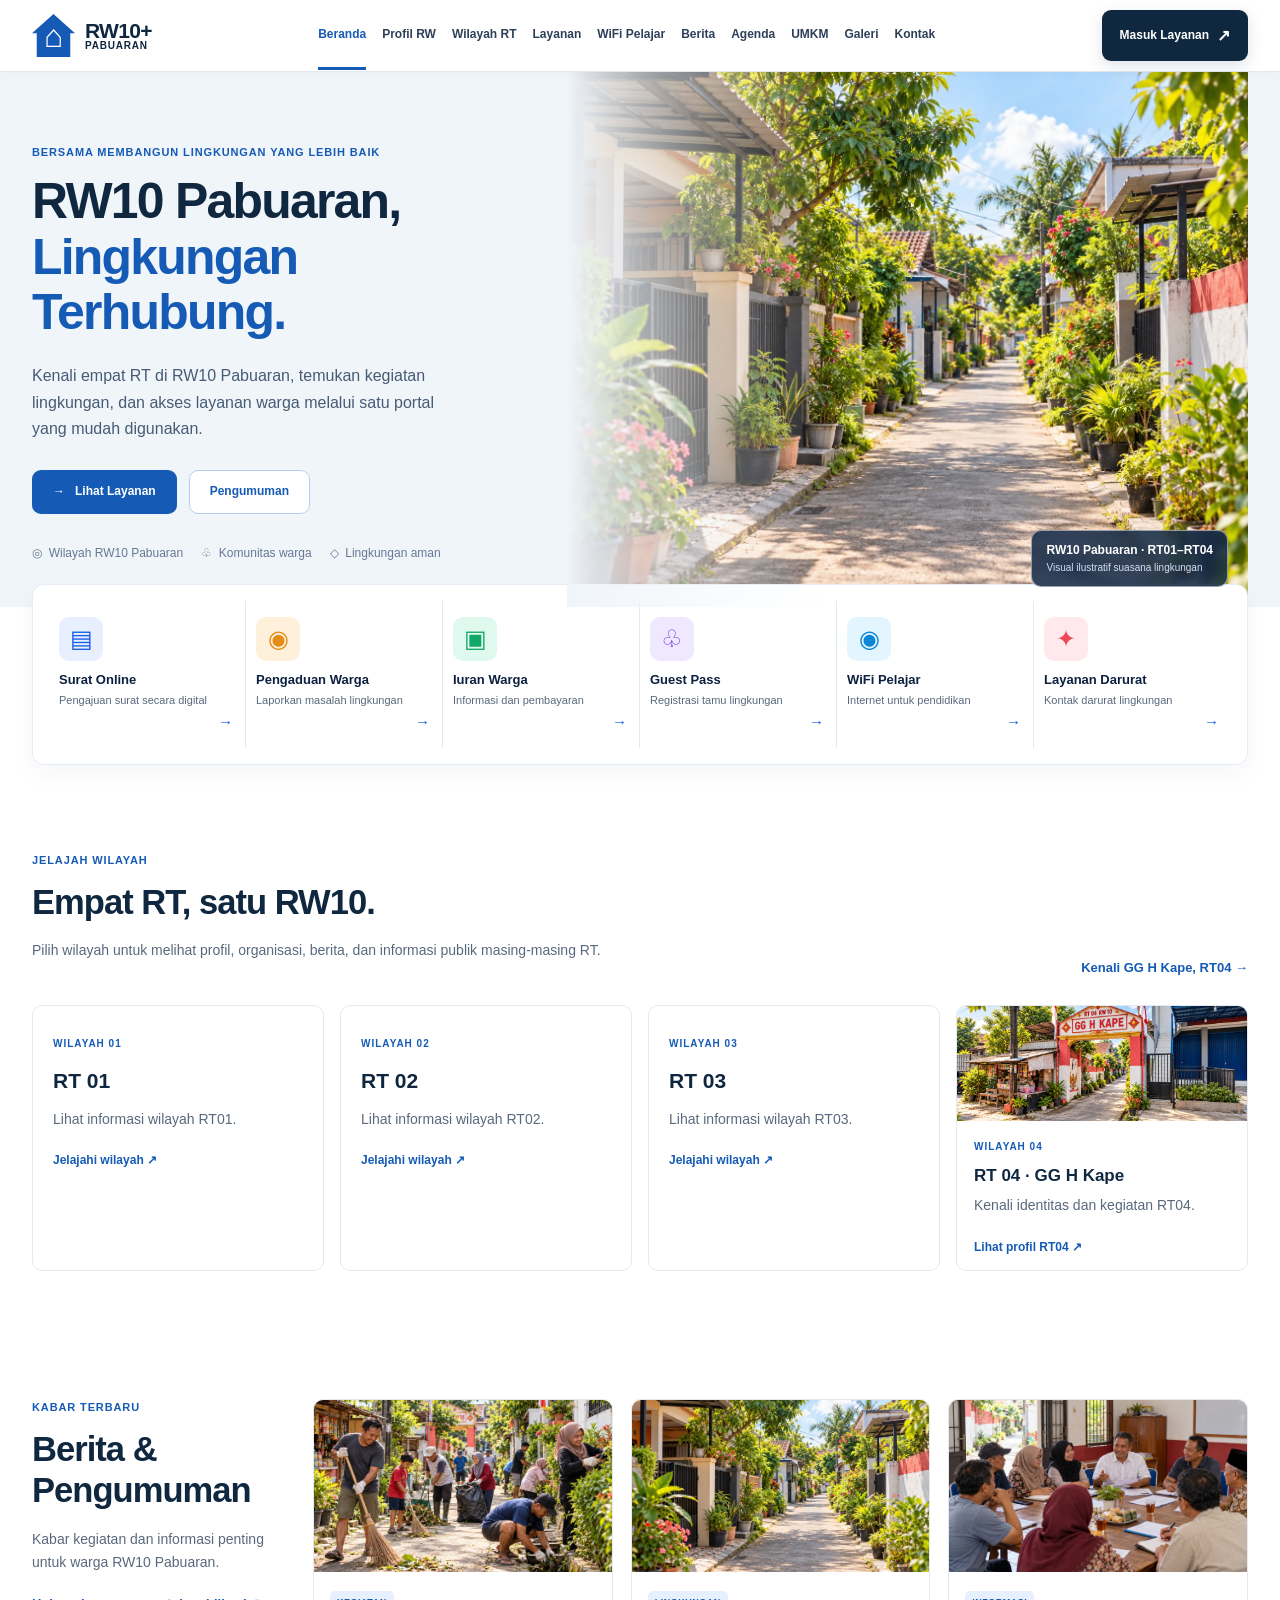
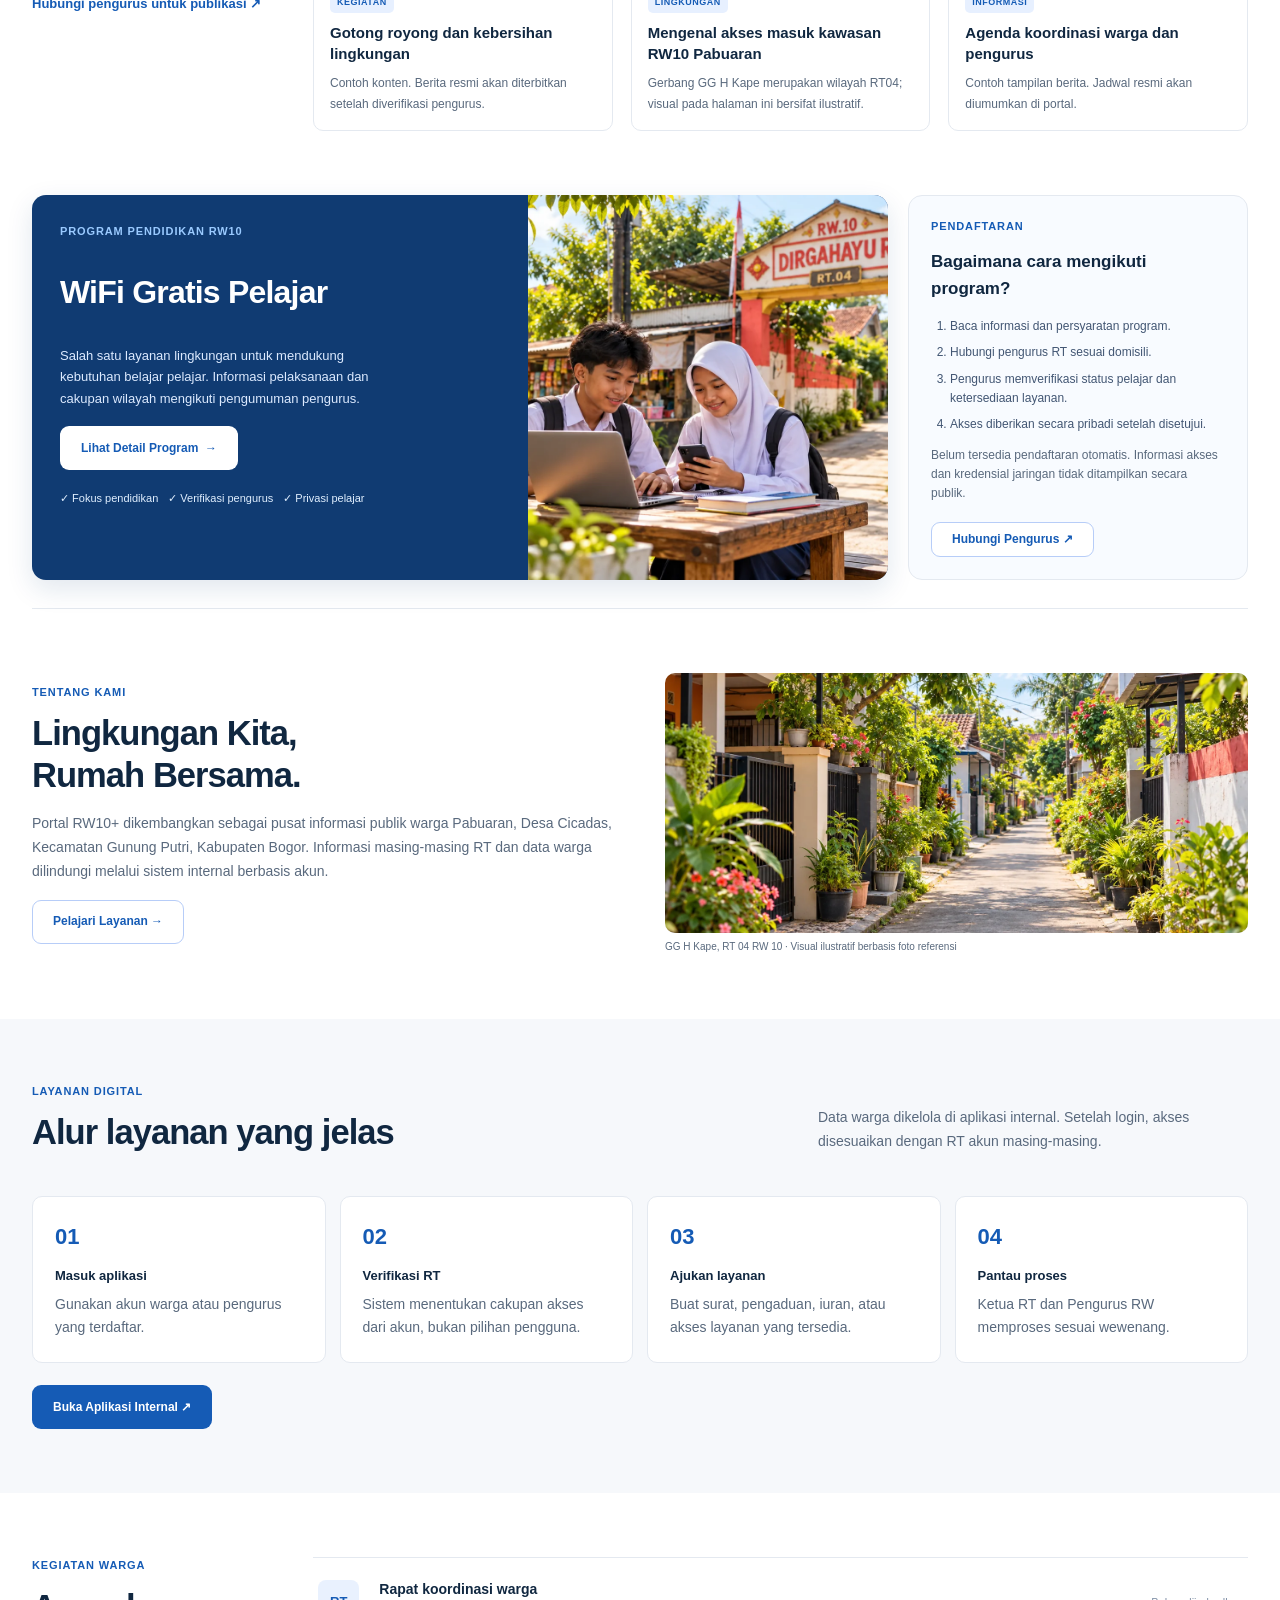
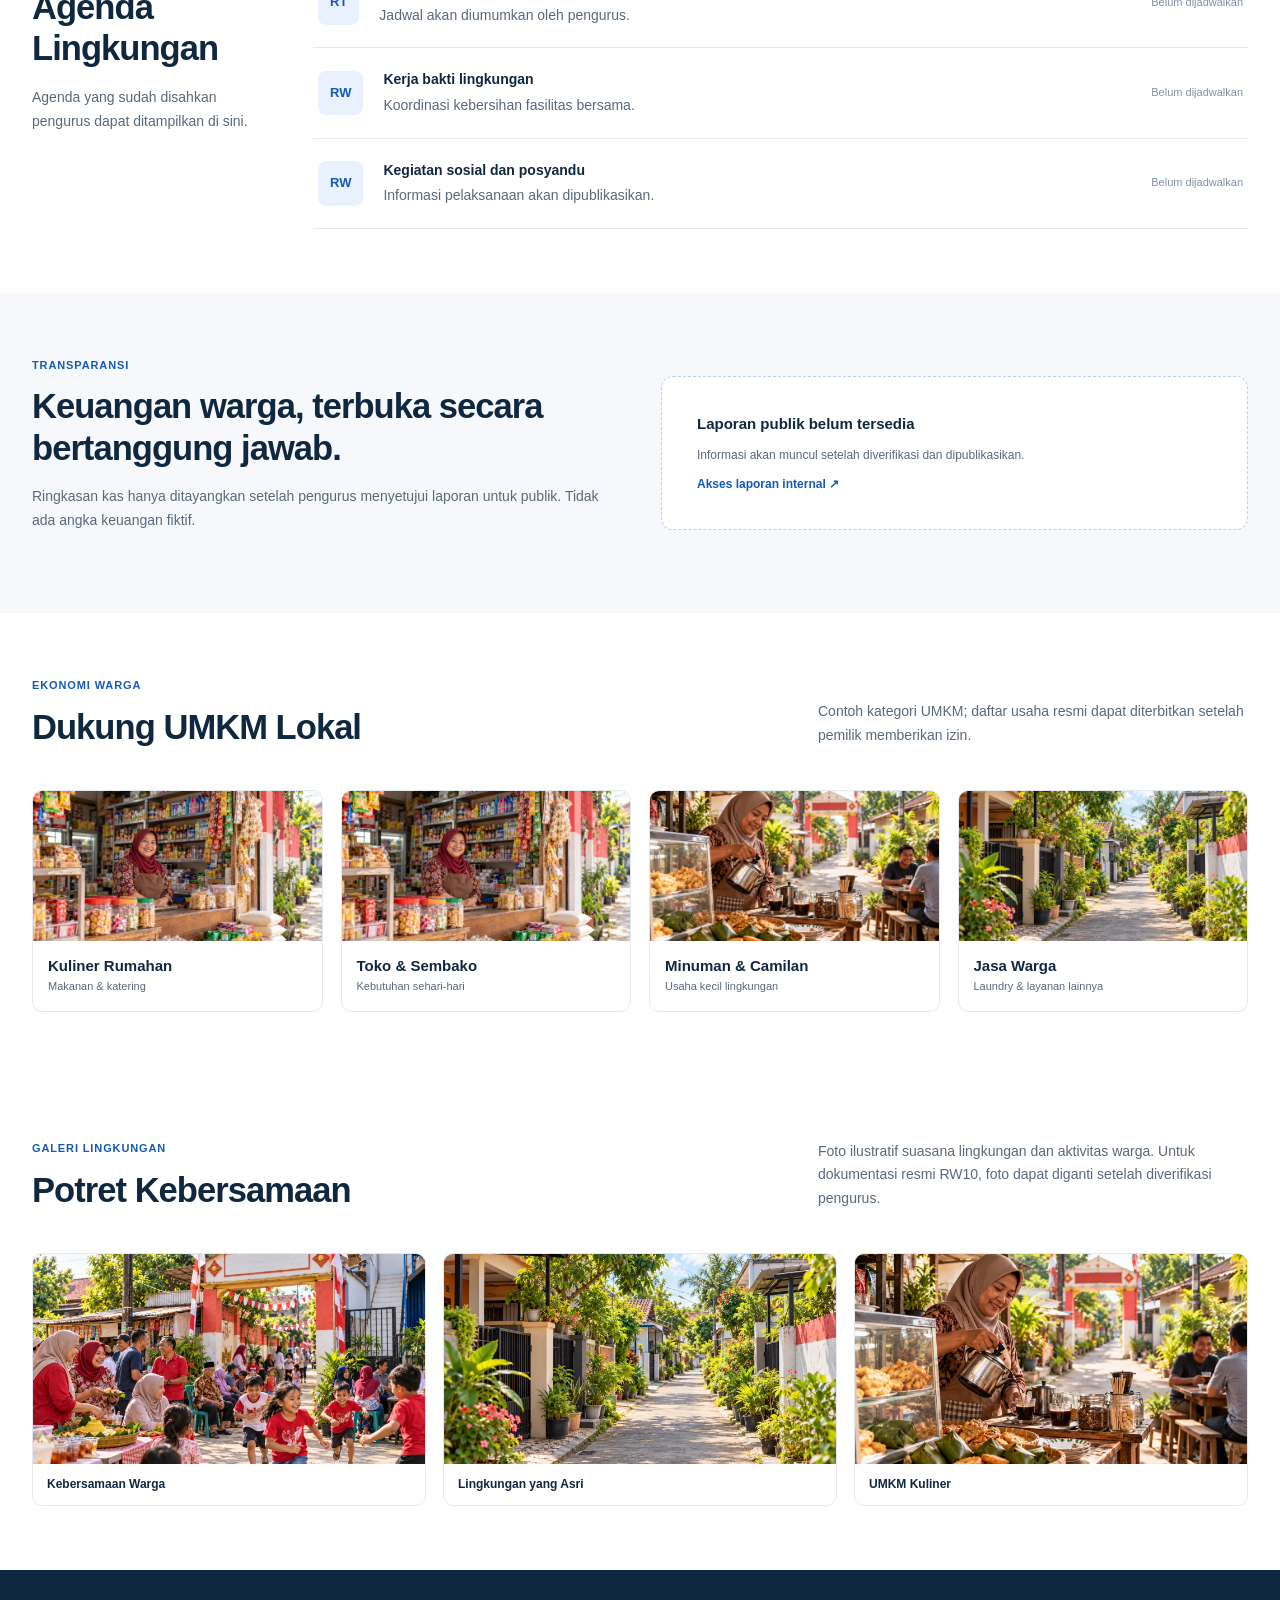
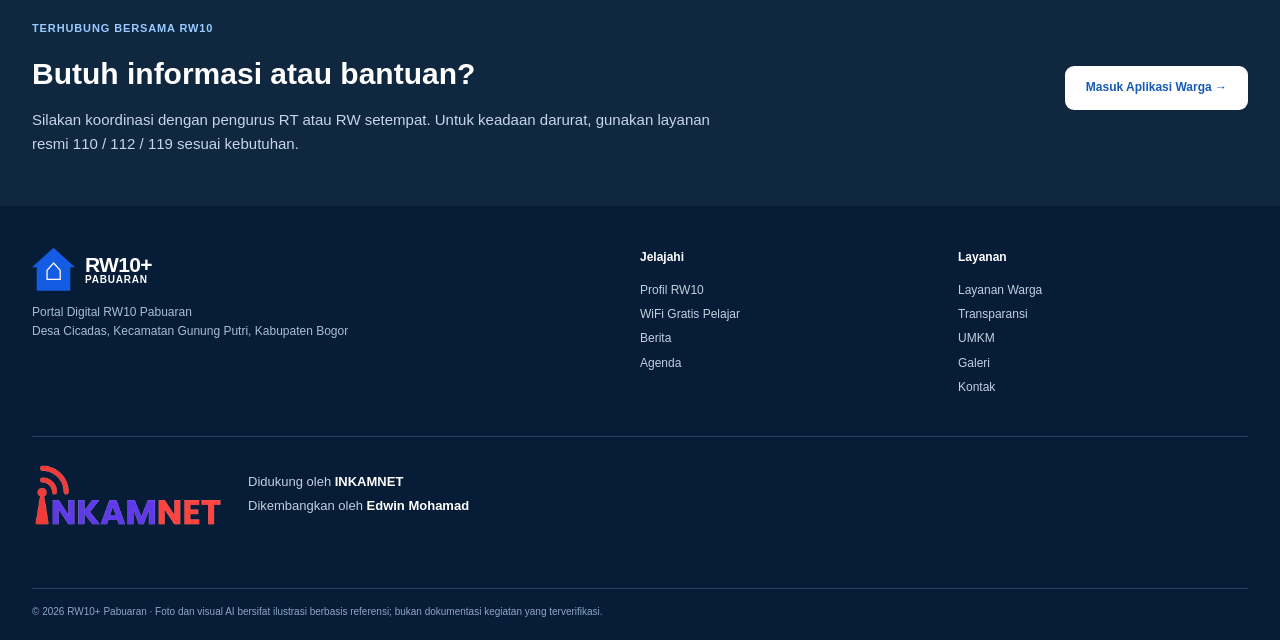
==== commit d14ac744: "visual" ====
--- a/index.html
+++ b/index.html
@@ -1,18 +1,18 @@
-<!doctype html><html lang="id"><head><meta charset="utf-8"><meta name="viewport" content="width=device-width,initial-scale=1"><meta name="description" content="Portal Digital RW10 Pabuaran — informasi lingkungan, layanan warga, dan WiFi Gratis Pelajar."><title>RW10+ Pabuaran — Portal Digital Lingkungan</title><link rel="stylesheet" href="./styles.css"><link rel="stylesheet" href="./rt.css"></head><body>
+<!doctype html><html lang="id"><head><meta charset="utf-8"><meta name="viewport" content="width=device-width,initial-scale=1"><meta name="description" content="Portal Digital RW10 Pabuaran — informasi lingkungan, layanan warga, dan WiFi Gratis Pelajar."><title>RW10+ Pabuaran — Portal Digital Lingkungan</title><link rel="stylesheet" href="./styles.css"><link rel="stylesheet" href="./rt.css"><link rel="stylesheet" href="./refinement.css"></head><body>
 <a class="skip" href="#main">Lewati ke konten</a>
-<header class="header"><div class="container header-inner"><a class="brand" href="#beranda" aria-label="RW10+ Beranda"><span class="brand-icon">⌂</span><span><b>RW10+</b><small>PABUARAN</small></span></a><button class="menu-toggle" type="button" aria-label="Buka navigasi" aria-expanded="false" aria-controls="nav">☰</button><nav id="nav" class="nav" aria-label="Navigasi utama"><a href="#beranda" class="active">Beranda</a><a href="#profil">Profil</a><a href="#wilayah">Wilayah RT</a><a href="#layanan">Layanan</a><a href="#wifi">WiFi Pelajar</a><a href="#berita">Berita</a><a href="#agenda">Agenda</a><a href="#umkm">UMKM</a><a href="#galeri">Galeri</a><a href="#kontak">Kontak</a></nav><a class="login" data-internal href="http://192.168.100.50:8188">Masuk Layanan <span>↗</span></a></div></header>
-<main id="main"><section id="beranda" class="hero"><div class="container hero-inner"><div class="hero-copy"><span class="overline">BERSAMA MEMBANGUN LINGKUNGAN YANG LEBIH BAIK</span><h1>Portal Digital<br><em>RW10 Pabuaran</em></h1><p>Informasi dan layanan warga dalam satu tempat untuk lingkungan yang lebih modern, aman, dan sejahtera.</p><div class="hero-actions"><a class="button primary" href="#layanan">→ &nbsp; Lihat Layanan</a><a class="button outline" href="#berita">Pengumuman</a></div><div class="hero-notes"><span>◎ &nbsp;Wilayah RW10 Pabuaran</span><span>♧ &nbsp;Komunitas warga</span><span>◇ &nbsp;Lingkungan aman</span></div></div><div class="hero-photo"><img src="./assets/hero-gerbang.webp" alt="Ilustrasi digital gerbang GG H Kape RT04 berdasarkan referensi wilayah" fetchpriority="high"><div class="photo-caption"><strong>Salah satu wilayah RW10: GG H Kape, RT04</strong><small>Visual ilustratif berbasis referensi gerbang RT04</small></div></div></div></section>
+<header class="header"><div class="container header-inner"><a class="brand" href="#beranda" aria-label="RW10+ Beranda"><span class="brand-icon">⌂</span><span><b>RW10+</b><small>PABUARAN</small></span></a><button class="menu-toggle" type="button" aria-label="Buka navigasi" aria-expanded="false" aria-controls="nav">☰</button><nav id="nav" class="nav" aria-label="Navigasi utama"><a href="#beranda" class="active">Beranda</a><a href="#profil">Profil RW</a><a href="#wilayah">Wilayah RT</a><a href="#layanan">Layanan</a><a href="#wifi">WiFi Pelajar</a><a href="#berita">Berita</a><a href="#agenda">Agenda</a><a href="#umkm">UMKM</a><a href="#galeri">Galeri</a><a href="#kontak">Kontak</a></nav><a class="login" data-internal href="http://192.168.100.50:8188">Masuk Layanan <span>↗</span></a></div></header>
+<main id="main"><section id="beranda" class="hero"><div class="container hero-inner"><div class="hero-copy"><span class="overline">BERSAMA MEMBANGUN LINGKUNGAN YANG LEBIH BAIK</span><h1>RW10 Pabuaran,<br><em>Lingkungan Terhubung.</em></h1><p>Kenali empat RT di RW10 Pabuaran, temukan kegiatan lingkungan, dan akses layanan warga melalui satu portal yang mudah digunakan.</p><div class="hero-actions"><a class="button primary" href="#layanan">→ &nbsp; Lihat Layanan</a><a class="button outline" href="#berita">Pengumuman</a></div><div class="hero-notes"><span>◎ &nbsp;Wilayah RW10 Pabuaran</span><span>♧ &nbsp;Komunitas warga</span><span>◇ &nbsp;Lingkungan aman</span></div></div><div class="hero-photo"><img src="./assets/hero-rw10-photo.webp" alt="Ilustrasi suasana jalan lingkungan hijau sebagai gambaran RW10 Pabuaran" fetchpriority="high"><div class="photo-caption"><strong>RW10 Pabuaran · RT01–RT04</strong><small>Visual ilustratif suasana lingkungan</small></div></div></div></section>
 <section id="layanan" class="services-wrap"><div class="container"><div class="services"><a href="#alur" class="service"><span class="service-icon blue">▤</span><b>Surat Online</b><small>Pengajuan surat secara digital</small><i>→</i></a><a href="#alur" class="service"><span class="service-icon amber">◉</span><b>Pengaduan Warga</b><small>Laporkan masalah lingkungan</small><i>→</i></a><a href="#transparansi" class="service"><span class="service-icon green">▣</span><b>Iuran Warga</b><small>Informasi dan pembayaran</small><i>→</i></a><a href="#alur" class="service"><span class="service-icon violet">♧</span><b>Guest Pass</b><small>Registrasi tamu lingkungan</small><i>→</i></a><a href="#wifi" class="service"><span class="service-icon sky">◉</span><b>WiFi Pelajar</b><small>Internet untuk pendidikan</small><i>→</i></a><a href="#kontak" class="service"><span class="service-icon red">✦</span><b>Layanan Darurat</b><small>Kontak darurat lingkungan</small><i>→</i></a></div></div></section>
 
 <section id="wilayah" class="container content-section rw-regions" aria-labelledby="region-title"><div class="section-row"><div><span class="overline">JELAJAH WILAYAH</span><h2 id="region-title">Empat RT, satu RW10.</h2><p>Pilih wilayah untuk melihat profil, organisasi, berita, dan informasi publik masing-masing RT.</p></div><a class="simple-link" href="./rt.html?rt=04">Kenali GG H Kape, RT04 →</a></div><div class="region-grid"><a class="region-card" href="./rt.html?rt=01"><span>WILAYAH 01</span><h3>RT 01</h3><p>Lihat informasi wilayah RT01.</p><b>Jelajahi wilayah ↗</b></a><a class="region-card" href="./rt.html?rt=02"><span>WILAYAH 02</span><h3>RT 02</h3><p>Lihat informasi wilayah RT02.</p><b>Jelajahi wilayah ↗</b></a><a class="region-card" href="./rt.html?rt=03"><span>WILAYAH 03</span><h3>RT 03</h3><p>Lihat informasi wilayah RT03.</p><b>Jelajahi wilayah ↗</b></a><a class="region-card region-card-featured" href="./rt.html?rt=04"><img src="./assets/rt04-gg-h-kape.webp" alt="Ilustrasi digital gerbang GG H Kape RT04" loading="lazy"><div><span>WILAYAH 04</span><h3>RT 04 · GG H Kape</h3><p>Kenali identitas dan kegiatan RT04.</p><b>Lihat profil RT04 ↗</b></div></a></div></section>
-<section class="container content-section editorial" id="berita"><div class="section-intro"><span class="overline">KABAR TERBARU</span><h2>Berita &<br>Pengumuman</h2><p>Kabar kegiatan dan informasi penting untuk warga RW10 Pabuaran.</p><a href="#kontak" class="simple-link">Hubungi pengurus untuk publikasi ↗</a></div><div class="news-grid"><article class="news-card"><img src="./assets/berita-kerja-bakti-real.webp" loading="lazy" alt="Ilustrasi fotorealistik kerja bakti warga di jalan lingkungan"><div class="news-body"><span class="pill">KEGIATAN</span><h3>Gotong royong dan kebersihan lingkungan</h3><p>Contoh konten. Berita resmi akan diterbitkan setelah diverifikasi pengurus.</p></div></article><article class="news-card"><img src="./assets/hero-gerbang.webp" loading="lazy" alt="Visual konseptual gerbang GG H Kape RT 04 RW 10"><div class="news-body"><span class="pill">LINGKUNGAN</span><h3>Mengenal akses masuk kawasan RW10 Pabuaran</h3><p>Gerbang RT04 menjadi salah satu titik identitas lingkungan warga.</p></div></article><article class="news-card"><img src="./assets/berita-rapat-real.webp" loading="lazy" alt="Ilustrasi rapat warga"><div class="news-body"><span class="pill">INFORMASI</span><h3>Agenda koordinasi warga dan pengurus</h3><p>Contoh tampilan berita. Jadwal resmi akan diumumkan di portal.</p></div></article></div></section>
-<section class="container wifi-feature" id="wifi"><div class="wifi-panel"><div class="wifi-content"><span class="overline light">PROGRAM PENDIDIKAN RW10</span><h2>WiFi Gratis<br>Pelajar</h2><p>Internet untuk pendidikan, kesempatan untuk masa depan. Informasi program, persyaratan, dan proses pengajuan pelajar di lingkungan RW10.</p><a class="button white" href="#wifi-detail">Lihat Detail Program&nbsp; →</a><div class="wifi-highlights"><span>✓ Fokus pendidikan</span><span>✓ Verifikasi pengurus</span><span>✓ Privasi pelajar</span></div></div><img src="./assets/wifi-pelajar-real.webp" loading="lazy" alt="Ilustrasi pelajar menggunakan internet untuk belajar"></div><div id="wifi-detail" class="wifi-details"><div><span class="overline">PENDAFTARAN</span><h3>Bagaimana cara mengikuti program?</h3></div><ol><li>Baca informasi dan persyaratan program.</li><li>Hubungi pengurus RT sesuai domisili.</li><li>Pengurus memverifikasi status pelajar dan ketersediaan layanan.</li><li>Akses diberikan secara pribadi setelah disetujui.</li></ol><p class="muted">Belum tersedia pendaftaran otomatis. Informasi akses dan kredensial jaringan tidak ditampilkan secara publik.</p><a href="#kontak" class="button outline">Hubungi Pengurus ↗</a></div></section>
-<section id="profil" class="container content-section profile"><div><span class="overline">TENTANG KAMI</span><h2>Lingkungan Kita,<br>Rumah Bersama.</h2><p>Portal RW10+ dikembangkan sebagai pusat informasi publik warga Pabuaran, Desa Cicadas, Kecamatan Gunung Putri, Kabupaten Bogor. Informasi masing-masing RT dan data warga dilindungi melalui sistem internal berbasis akun.</p><a class="button outline" href="#alur">Pelajari Layanan →</a></div><figure><img src="./assets/hero-gerbang.webp" loading="lazy" alt="Visual konseptual gerbang GG H Kape RT 04 RW 10"><figcaption>GG H Kape, RT 04 RW 10 · Visual ilustratif berbasis foto referensi</figcaption></figure></section>
+<section class="container content-section editorial" id="berita"><div class="section-intro"><span class="overline">KABAR TERBARU</span><h2>Berita &<br>Pengumuman</h2><p>Kabar kegiatan dan informasi penting untuk warga RW10 Pabuaran.</p><a href="#kontak" class="simple-link">Hubungi pengurus untuk publikasi ↗</a></div><div class="news-grid"><article class="news-card"><img src="./assets/berita-kerja-bakti-real.webp" loading="lazy" alt="Ilustrasi fotorealistik kerja bakti warga di jalan lingkungan"><div class="news-body"><span class="pill">KEGIATAN</span><h3>Gotong royong dan kebersihan lingkungan</h3><p>Contoh konten. Berita resmi akan diterbitkan setelah diverifikasi pengurus.</p></div></article><article class="news-card"><img src="./assets/hero-rw10-photo.webp" loading="lazy" alt="Visual konseptual gerbang GG H Kape RT 04 RW 10"><div class="news-body"><span class="pill">LINGKUNGAN</span><h3>Mengenal akses masuk kawasan RW10 Pabuaran</h3><p>Gerbang GG H Kape merupakan wilayah RT04; visual pada halaman ini bersifat ilustratif.</p></div></article><article class="news-card"><img src="./assets/berita-rapat-real.webp" loading="lazy" alt="Ilustrasi rapat warga"><div class="news-body"><span class="pill">INFORMASI</span><h3>Agenda koordinasi warga dan pengurus</h3><p>Contoh tampilan berita. Jadwal resmi akan diumumkan di portal.</p></div></article></div></section>
+<section class="container wifi-feature" id="wifi"><div class="wifi-panel"><div class="wifi-content"><span class="overline light">PROGRAM PENDIDIKAN RW10</span><h2>WiFi Gratis Pelajar</h2><p>Salah satu layanan lingkungan untuk mendukung kebutuhan belajar pelajar. Informasi pelaksanaan dan cakupan wilayah mengikuti pengumuman pengurus.</p><a class="button white" href="#wifi-detail">Lihat Detail Program&nbsp; →</a><div class="wifi-highlights"><span>✓ Fokus pendidikan</span><span>✓ Verifikasi pengurus</span><span>✓ Privasi pelajar</span></div></div><img src="./assets/wifi-pelajar-real.webp" loading="lazy" alt="Ilustrasi pelajar menggunakan internet untuk belajar"></div><div id="wifi-detail" class="wifi-details"><div><span class="overline">PENDAFTARAN</span><h3>Bagaimana cara mengikuti program?</h3></div><ol><li>Baca informasi dan persyaratan program.</li><li>Hubungi pengurus RT sesuai domisili.</li><li>Pengurus memverifikasi status pelajar dan ketersediaan layanan.</li><li>Akses diberikan secara pribadi setelah disetujui.</li></ol><p class="muted">Belum tersedia pendaftaran otomatis. Informasi akses dan kredensial jaringan tidak ditampilkan secara publik.</p><a href="#kontak" class="button outline">Hubungi Pengurus ↗</a></div></section>
+<section id="profil" class="container content-section profile"><div><span class="overline">TENTANG KAMI</span><h2>Lingkungan Kita,<br>Rumah Bersama.</h2><p>Portal RW10+ dikembangkan sebagai pusat informasi publik warga Pabuaran, Desa Cicadas, Kecamatan Gunung Putri, Kabupaten Bogor. Informasi masing-masing RT dan data warga dilindungi melalui sistem internal berbasis akun.</p><a class="button outline" href="#alur">Pelajari Layanan →</a></div><figure><img src="./assets/hero-rw10-photo.webp" loading="lazy" alt="Visual konseptual gerbang GG H Kape RT 04 RW 10"><figcaption>GG H Kape, RT 04 RW 10 · Visual ilustratif berbasis foto referensi</figcaption></figure></section>
 <section id="alur" class="info-area"><div class="container content-section"><div class="section-row"><div><span class="overline">LAYANAN DIGITAL</span><h2>Alur layanan yang jelas</h2></div><p>Data warga dikelola di aplikasi internal. Setelah login, akses disesuaikan dengan RT akun masing-masing.</p></div><div class="steps"><div><strong>01</strong><b>Masuk aplikasi</b><p>Gunakan akun warga atau pengurus yang terdaftar.</p></div><div><strong>02</strong><b>Verifikasi RT</b><p>Sistem menentukan cakupan akses dari akun, bukan pilihan pengguna.</p></div><div><strong>03</strong><b>Ajukan layanan</b><p>Buat surat, pengaduan, iuran, atau akses layanan yang tersedia.</p></div><div><strong>04</strong><b>Pantau proses</b><p>Ketua RT dan Pengurus RW memproses sesuai wewenang.</p></div></div><a data-internal class="button primary" href="http://192.168.100.50:8188">Buka Aplikasi Internal ↗</a></div></section>
 <section id="agenda" class="container content-section editorial"><div class="section-intro"><span class="overline">KEGIATAN WARGA</span><h2>Agenda<br>Lingkungan</h2><p>Agenda yang sudah disahkan pengurus dapat ditampilkan di sini.</p></div><div class="agenda-list"><div><span class="date-block">RT</span><div><h3>Rapat koordinasi warga</h3><p>Jadwal akan diumumkan oleh pengurus.</p></div><span class="subtle">Belum dijadwalkan</span></div><div><span class="date-block">RW</span><div><h3>Kerja bakti lingkungan</h3><p>Koordinasi kebersihan fasilitas bersama.</p></div><span class="subtle">Belum dijadwalkan</span></div><div><span class="date-block">RW</span><div><h3>Kegiatan sosial dan posyandu</h3><p>Informasi pelaksanaan akan dipublikasikan.</p></div><span class="subtle">Belum dijadwalkan</span></div></div></section>
 <section id="transparansi" class="info-area"><div class="container content-section finance"><div><span class="overline">TRANSPARANSI</span><h2>Keuangan warga, terbuka secara bertanggung jawab.</h2><p>Ringkasan kas hanya ditayangkan setelah pengurus menyetujui laporan untuk publik. Tidak ada angka keuangan fiktif.</p></div><div class="finance-empty"><b>Laporan publik belum tersedia</b><span>Informasi akan muncul setelah diverifikasi dan dipublikasikan.</span><a data-internal href="http://192.168.100.50:8188">Akses laporan internal ↗</a></div></div></section>
-<section id="umkm" class="container content-section"><div class="section-row"><div><span class="overline">EKONOMI WARGA</span><h2>Dukung UMKM Lokal</h2></div><p>Contoh kategori UMKM; daftar usaha resmi dapat diterbitkan setelah pemilik memberikan izin.</p></div><div class="umkm-grid"><article><img src="./assets/umkm-warung-real.webp" loading="lazy" alt="Ilustrasi usaha kuliner lokal"><b>Kuliner Rumahan</b><span>Makanan & katering</span></article><article><img src="./assets/umkm-warung-real.webp" loading="lazy" alt="Ilustrasi toko kebutuhan harian"><b>Toko & Sembako</b><span>Kebutuhan sehari-hari</span></article><article><img src="./assets/umkm-kopi-real.webp" loading="lazy" alt="Ilustrasi kedai kopi lokal"><b>Minuman & Camilan</b><span>Usaha kecil lingkungan</span></article><article><img src="./assets/galeri-jalan-real.webp" loading="lazy" alt="Ilustrasi jasa laundry"><b>Jasa Warga</b><span>Laundry & layanan lainnya</span></article></div></section>
+<section id="umkm" class="container content-section"><div class="section-row"><div><span class="overline">EKONOMI WARGA</span><h2>Dukung UMKM Lokal</h2></div><p>Contoh kategori UMKM; daftar usaha resmi dapat diterbitkan setelah pemilik memberikan izin.</p></div><div class="umkm-grid"><article><img src="./assets/umkm-warung-real.webp" loading="lazy" alt="Ilustrasi usaha kuliner lokal"><b>Kuliner Rumahan</b><span>Makanan & katering</span></article><article><img src="./assets/umkm-sembako-photo.webp" loading="lazy" alt="Ilustrasi usaha sembako dan kebutuhan harian"><b>Toko & Sembako</b><span>Kebutuhan sehari-hari</span></article><article><img src="./assets/umkm-kopi-real.webp" loading="lazy" alt="Ilustrasi kedai kopi lokal"><b>Minuman & Camilan</b><span>Usaha kecil lingkungan</span></article><article><img src="./assets/galeri-jalan-real.webp" loading="lazy" alt="Ilustrasi layanan usaha lingkungan"><b>Jasa Warga</b><span>Laundry & layanan lainnya</span></article></div></section>
 <section id="galeri" class="container content-section gallery-section"><div class="section-row"><div><span class="overline">GALERI LINGKUNGAN</span><h2>Potret Kebersamaan</h2></div><p>Foto ilustratif suasana lingkungan dan aktivitas warga. Untuk dokumentasi resmi RW10, foto dapat diganti setelah diverifikasi pengurus.</p></div><div class="photo-grid"><figure><img src="./assets/berita-kegiatan-real.webp" alt="Visual ilustratif kegiatan warga dan permainan anak" loading="lazy"><figcaption>Kebersamaan Warga</figcaption></figure><figure><img src="./assets/galeri-jalan-real.webp" alt="Visual ilustratif jalan lingkungan rindang" loading="lazy"><figcaption>Lingkungan yang Asri</figcaption></figure><figure><img src="./assets/umkm-kopi-real.webp" alt="Visual ilustratif kedai kopi warga" loading="lazy"><figcaption>UMKM Kuliner</figcaption></figure></div></section>
 <section id="kontak" class="contact-strip"><div class="container"><div><span class="overline light">TERHUBUNG BERSAMA RW10</span><h2>Butuh informasi atau bantuan?</h2><p>Silakan koordinasi dengan pengurus RT atau RW setempat. Untuk keadaan darurat, gunakan layanan resmi 110 / 112 / 119 sesuai kebutuhan.</p></div><a data-internal class="button white" href="http://192.168.100.50:8188">Masuk Aplikasi Warga →</a></div></section></main>
 <footer class="footer"><div class="container"><div><a class="brand" href="#beranda"><span class="brand-icon">⌂</span><span><b>RW10+</b><small>PABUARAN</small></span></a><p>Portal Digital RW10 Pabuaran<br>Desa Cicadas, Kecamatan Gunung Putri, Kabupaten Bogor</p></div><div><b>Jelajahi</b><a href="#profil">Profil RW10</a><a href="#wifi">WiFi Gratis Pelajar</a><a href="#berita">Berita</a><a href="#agenda">Agenda</a></div><div><b>Layanan</b><a href="#layanan">Layanan Warga</a><a href="#transparansi">Transparansi</a><a href="#umkm">UMKM</a><a href="#galeri">Galeri</a><a href="#kontak">Kontak</a></div></div><div class="container sponsor-bar"><div class="sponsor-logo-wrap"><img class="sponsor-logo" src="./assets/inkamnet-logo.png" alt="Logo INKAMNET" loading="lazy"></div><div class="sponsor-text"><span>Didukung oleh <strong>INKAMNET</strong></span><span>Dikembangkan oleh <strong>Edwin Mohamad</strong></span></div></div><div class="container copyright">© <span id="year"></span> RW10+ Pabuaran · Foto dan visual AI bersifat ilustrasi berbasis referensi; bukan dokumentasi kegiatan yang terverifikasi.</div></footer>
-<script src="./config.js"></script><script src="./app.js"></script></body></html>
+<script src="./config.js"></script><script src="./app.js"></script><script src="./motion.js" defer></script></body></html>
--- a/refinement.css
+++ b/refinement.css
@@ -0,0 +1,21 @@
+/* RW10+ visual refinement — natural civic typography, purposeful motion */
+:root{--font:Inter,"Segoe UI",Arial,sans-serif;--navy:#102740;--blue:#155bb5;--ink:#172b45;--muted:#59697d;--line:#e4e9f0;--wash:#f6f8fb}
+html{scroll-padding-top:88px}body{font-family:var(--font);font-size:15px;line-height:1.6;color:var(--ink)}
+h1,h2,h3,.brand b,.service b,.news-body h3,.rt-org strong{font-family:var(--font);font-synthesis:none}
+a:focus-visible,button:focus-visible{outline:3px solid #f0b949;outline-offset:3px}
+button,a{-webkit-tap-highlight-color:transparent}
+.header{height:72px;box-shadow:0 2px 14px rgba(20,45,78,.025)}.header-inner{gap:24px}.brand b{font-size:21px;font-weight:730;letter-spacing:-.7px}.brand small{font-size:10px;font-weight:650;letter-spacing:.08em}
+.nav{gap:16px}.nav a{font-weight:590;font-size:12px;padding:24px 0 23px}.nav a.active{font-weight:690}.login,.button{font-weight:630;border-radius:9px;transition:background-color .18s ease,box-shadow .18s ease,transform .18s ease}
+.overline{font-size:11px;letter-spacing:.08em;font-weight:710;margin-bottom:12px}.hero{background:#f0f5fa}.hero-inner{min-height:460px}.hero-copy{padding-top:72px}.hero h1{font-size:clamp(36px,3.9vw,52px);font-weight:690;letter-spacing:-.035em;line-height:1.12}.hero-copy>p{font-size:16px;line-height:1.66;color:#465b75}.hero-photo{min-height:440px}.hero-photo:before{background:linear-gradient(90deg,#f0f5fa 0,rgba(240,245,250,.72) 10%,transparent 38%)}
+.hero-notes{margin-top:30px;font-size:12px;font-weight:540}.photo-caption{backdrop-filter:blur(4px)}
+.content-section{padding-top:64px;padding-bottom:64px}.content-section h2,.section-intro h2{font-weight:690;font-size:clamp(26px,2.7vw,36px);letter-spacing:-.028em;line-height:1.2}.content-section p,.section-intro p{font-size:14px;line-height:1.7}.simple-link{font-weight:650;font-size:13px}
+.services{border-radius:12px;box-shadow:0 9px 24px #132f5a0b}.service{transition:background-color .18s ease,transform .18s ease}.service:hover{transform:translateY(-2px)}.service b{font-size:13px;font-weight:680}.service small{font-size:11px}.service-icon{border-radius:10px}
+.news-card,.umkm-grid article,.photo-grid figure,.region-card,.steps>div{border-radius:10px;box-shadow:none}.news-body h3{font-size:15px;line-height:1.4;font-weight:670}.news-body p{font-size:12px}.news-card>img{height:172px}.news-card img,.umkm-grid img,.photo-grid img,.region-card img{transition:transform .35s ease}.news-card:hover img,.umkm-grid article:hover img,.photo-grid figure:hover img,.region-card:hover img{transform:scale(1.025)}
+.wifi-panel{background:#103b72;box-shadow:0 9px 27px #123f7720}.wifi-content h2{font-size:32px;font-weight:680;letter-spacing:-.025em}.wifi-content p{font-size:13px}.wifi-highlights{font-size:11px}.wifi-details ol,.wifi-details .muted{font-size:12px}
+.rt-hero{background:#f0f5fa}.rt-hero h1{font-size:clamp(36px,4.4vw,54px);font-weight:700;letter-spacing:-.035em}.rt-hero-copy>p{font-size:15px;line-height:1.7}.rt-org strong{font-size:13px;font-weight:650}.rt-stat strong{font-size:32px;font-weight:680}.rt-stat,.rt-org,.rt-photo-card{box-shadow:none}
+.sponsor-logo-wrap{background:transparent;padding:0}.sponsor-logo{object-fit:contain;mix-blend-mode:normal}.rt-partner-logo{background:transparent}
+.reveal,[data-motion-reveal]{opacity:1;transform:none}.motion-enabled [data-motion-reveal]{opacity:0;transform:translateY(14px);transition:opacity .52s ease,transform .52s cubic-bezier(.2,.8,.2,1)}.motion-enabled [data-motion-reveal].is-visible{opacity:1;transform:none}
+@media(max-width:1100px){.nav{gap:11px}.nav a{font-size:11px}}
+@media(max-width:800px){.header{height:70px}.nav{top:70px}.nav a{font-size:14px;padding:13px}.hero-inner{min-height:auto}.hero-copy{padding-top:43px}.hero-photo{min-height:300px}.rt-hero h1{font-size:38px}.content-section{padding-block:45px}}
+@media(max-width:590px){.container{width:min(calc(100% - 28px),1216px)}.header-inner{gap:8px}.brand b{font-size:17px}.login{font-size:11px;padding:9px}.hero h1{font-size:36px}.hero-copy>p{font-size:14px}.hero-photo{min-height:260px}.section-intro h2,.content-section h2{font-size:27px}.service b{font-size:12px}.services{padding:8px}.wifi-content h2{font-size:27px}.rt-hero h1{font-size:36px}}
+@media(prefers-reduced-motion:reduce){html{scroll-behavior:auto}.motion-enabled [data-motion-reveal]{opacity:1!important;transform:none!important;transition:none!important}*{animation-duration:.01ms!important;animation-iteration-count:1!important}}
